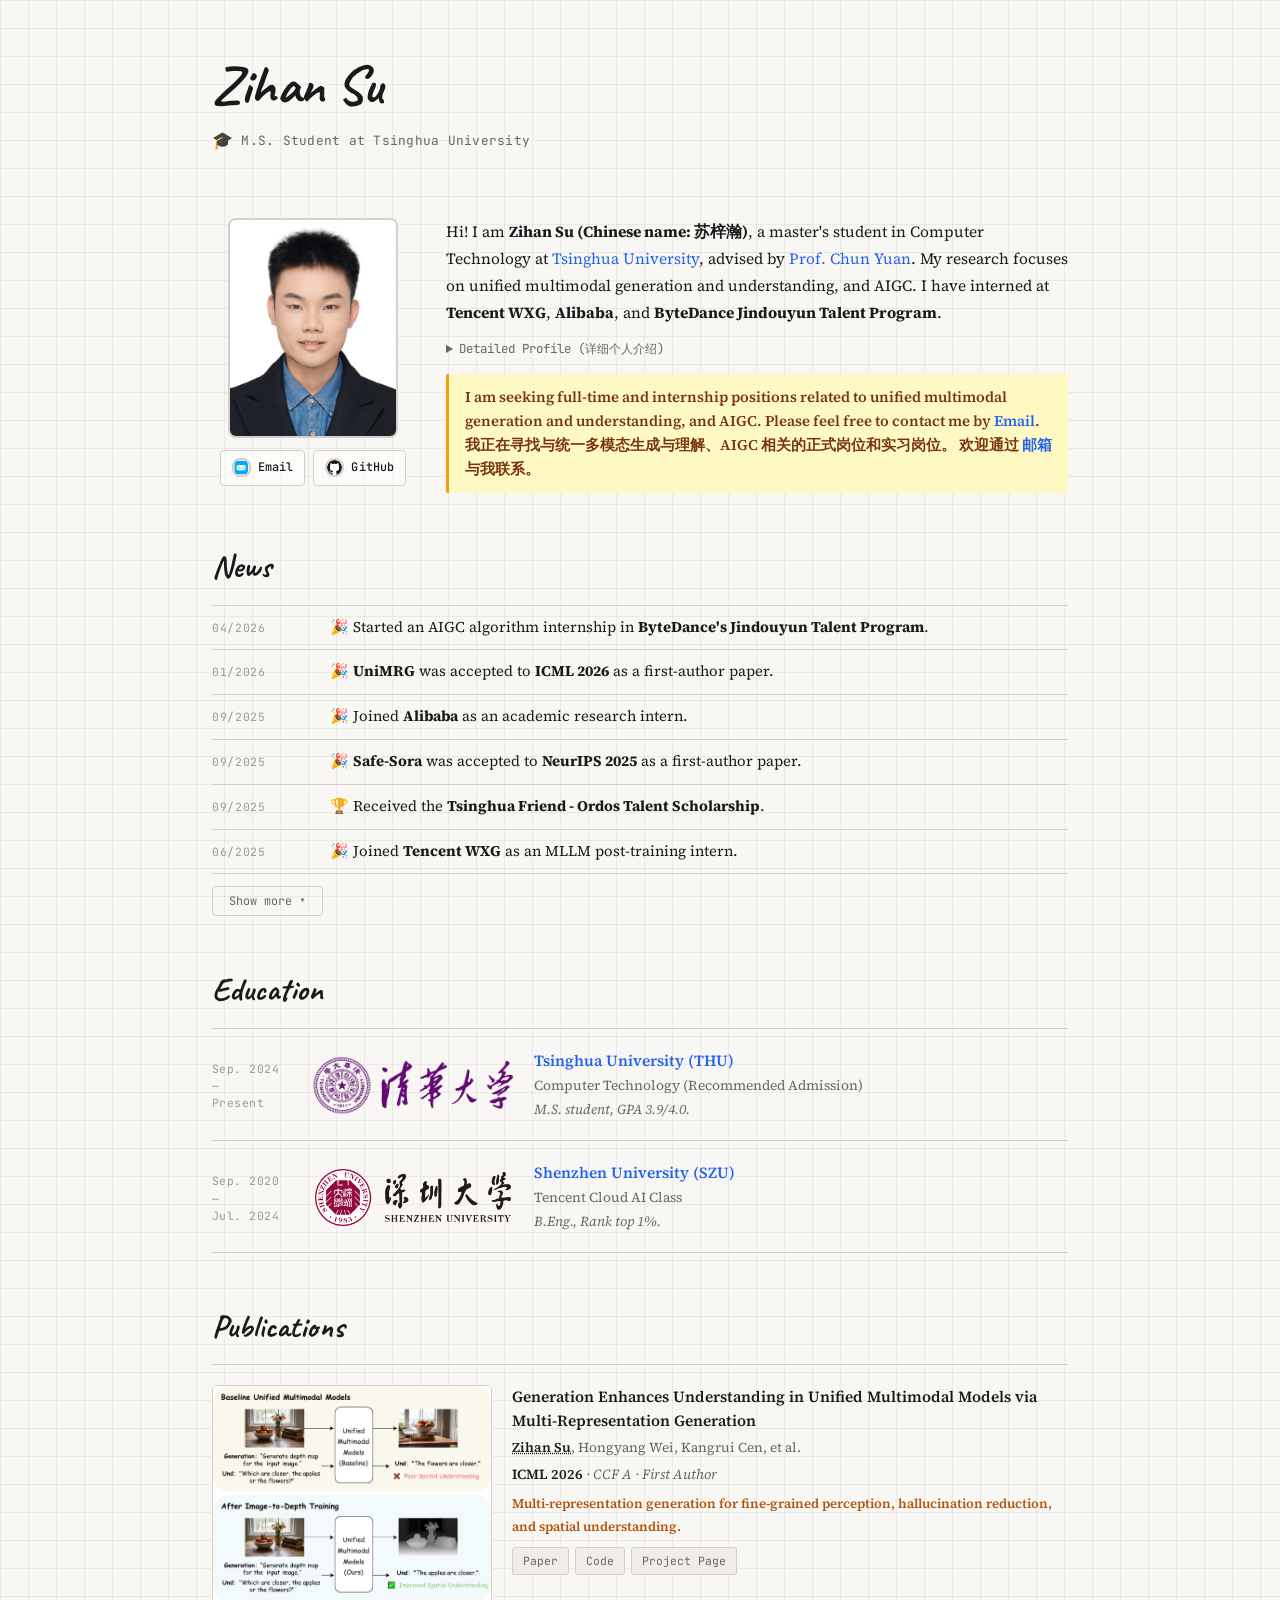
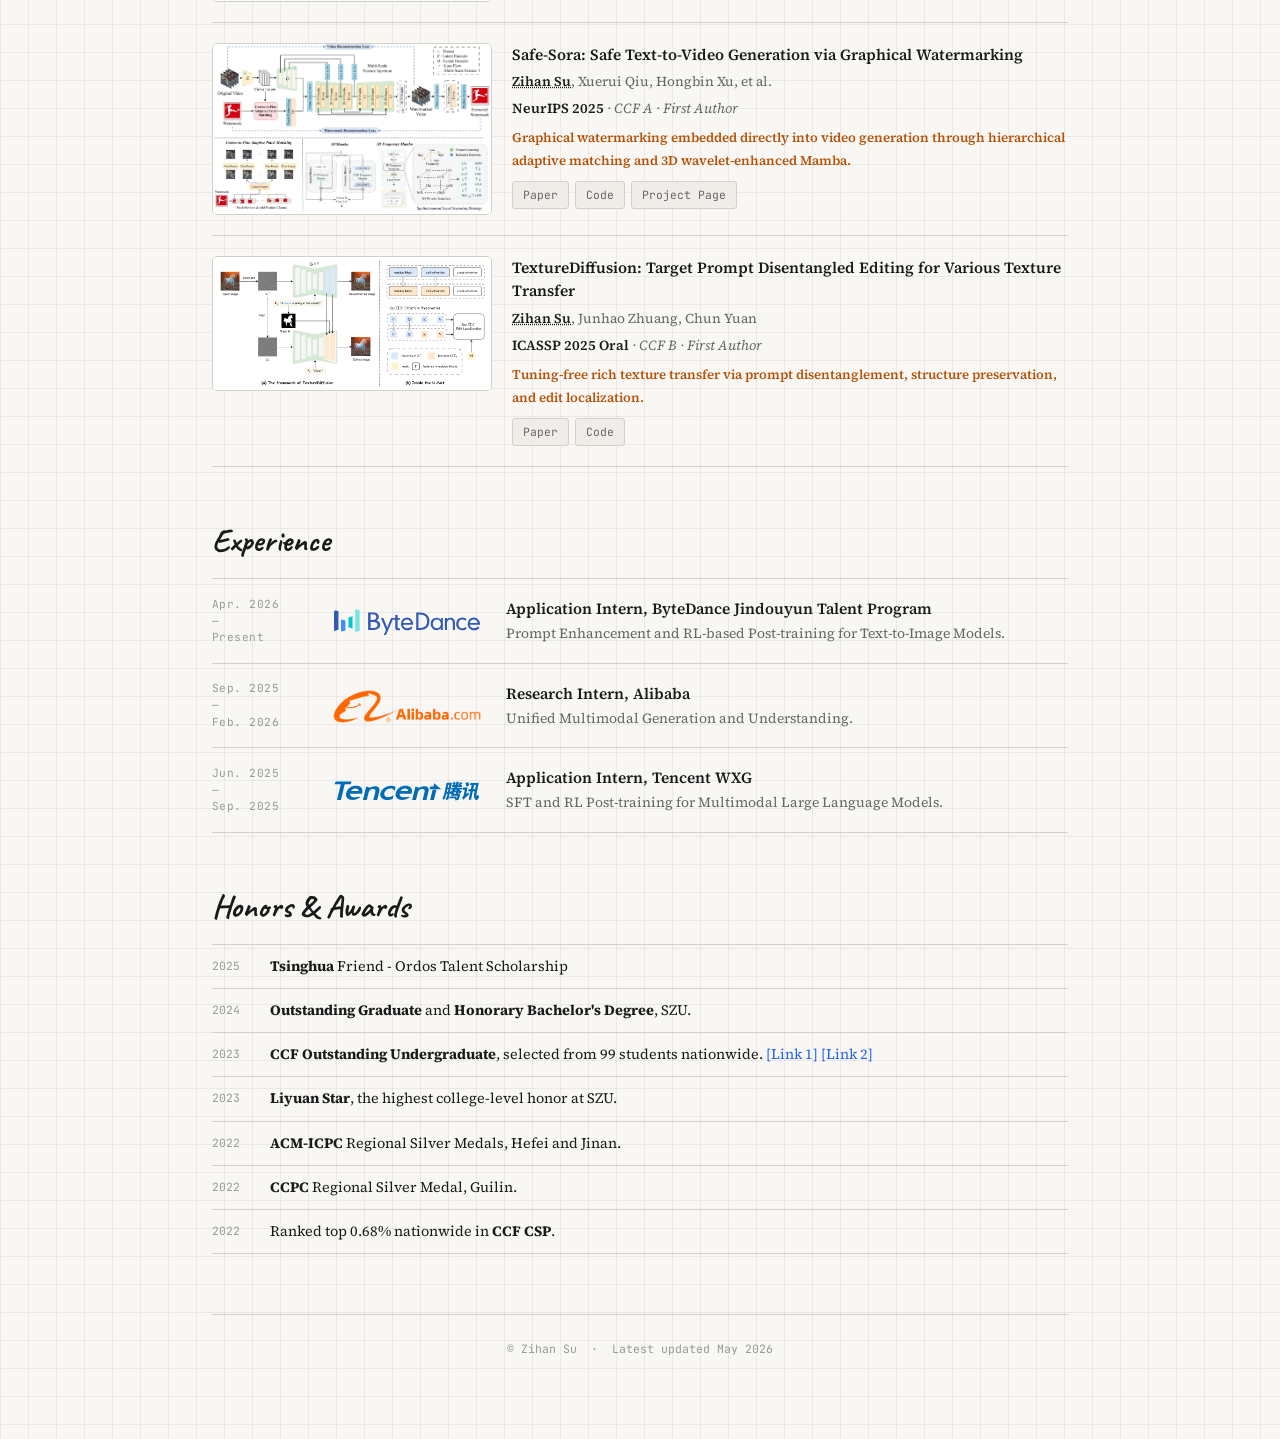
==== index.html @ 6a28e4d7 "更新实习内容" ====
<!DOCTYPE html>
<html lang="en">
<head>
  <meta charset="UTF-8" />
  <meta name="viewport" content="width=device-width, initial-scale=1.0" />
  <title>Zihan Su (苏梓瀚)</title>
  <meta name="keywords" content="Zihan Su, 苏梓瀚, Tsinghua University, Shenzhen University, unified multimodal models, multimodal generation, post-training, Safe-Sora, UniMRG, TextureDiffusion">
  <meta name="description" content="Personal academic homepage of Zihan Su, M.S. student at Tsinghua University, working on unified multimodal generation and understanding, safe generative models, and controllable image editing." />
  <link rel="stylesheet" href="style.css" />
</head>
<body>
<div class="container">

  <!-- ======================================================
       HEADER
  ====================================================== -->
  <header class="site-header">
    <h1>Zihan Su</h1>
    <p class="tagline">
      <span class="tagline-icon" aria-hidden="true">🎓</span>
      <span>M.S. Student at Tsinghua University</span>
    </p>
  </header>

  <hr class="unseen-section-divider" />

  <!-- ======================================================
       BIO
  ====================================================== -->
  <section class="bio-section" id="about">
    <div class="bio-avatar">
      <img src="assets/zihan-su-photo.jpg" alt="Zihan Su"
           onerror="this.style.display='none'; this.nextElementSibling.style.display='flex'" />
      <div class="avatar-placeholder" style="display:none;">ZS</div>
      <div class="social-links">
        <a class="social-btn" href="mailto:zh-su24@mails.tsinghua.edu.cn">
          <img src="assets/icons/social/email.png" alt="" aria-hidden="true" /> Email
        </a>
        <a class="social-btn" href="https://github.com/Sugewud" target="_blank" rel="noopener">
          <img class="round-icon" src="assets/icons/social/github_s.jpg" alt="" aria-hidden="true" /> GitHub
        </a>
      </div>
    </div>
    <div class="bio-text">
      <p>
        Hi! I am <strong>Zihan Su (Chinese name: 苏梓瀚)</strong>, a master's student in Computer Technology at
        <a href="https://www.tsinghua.edu.cn/en/" target="_blank" rel="noopener">Tsinghua University</a>, advised by
        <a href="https://scholar.google.com/citations?user=fYdxi2sAAAAJ&amp;hl=en" target="_blank" rel="noopener">Prof. Chun Yuan</a>.
        My research focuses on unified multimodal generation and understanding, and AIGC.
        I have interned at <strong>Tencent WXG</strong>, <strong>Alibaba</strong>, and <strong>ByteDance Jindouyun Talent Program</strong>.
      </p>

      <details class="profile-details">
        <summary>Detailed Profile (详细个人介绍)</summary>
        <div class="profile-details-body">
          <p>
            Hi! I am <strong>Zihan Su (Chinese name: 苏梓瀚)</strong>, a master's student in Computer Technology at
            <a href="https://www.tsinghua.edu.cn/en/" target="_blank" rel="noopener">Tsinghua University</a>, advised by
            <a href="https://scholar.google.com/citations?user=fYdxi2sAAAAJ&amp;hl=en" target="_blank" rel="noopener">Prof. Chun Yuan</a>.
            My research focuses on unified multimodal generation and understanding, and AIGC.
            I am interested in competitive programming and won several <strong>ACM-ICPC</strong> silver medals, and ranked top 0.68% nationwide in CCF CSP.
            I have first-author papers at <strong>ICML 2026</strong>, <strong>NeurIPS 2025</strong>, and <strong>ICASSP 2025 Oral</strong>.
            My internship experience spans AIGC deployment projects in ByteDance's Jindouyun Talent Program,
            unified multimodal generation and understanding at Alibaba, and MLLM post-training at Tencent WXG.
          </p>
          <br>
          <p>
            Hi！我是<strong>苏梓瀚 (English name: Zihan Su)</strong>，
            <a href="https://www.tsinghua.edu.cn/" target="_blank" rel="noopener">清华大学</a>计算机技术硕士研究生，导师是
            <a href="https://scholar.google.com/citations?user=fYdxi2sAAAAJ&amp;hl=en" target="_blank" rel="noopener">袁春教授</a>。
            我的研究方向包括统一多模态生成与理解、AIGC。
            我对程序设计竞赛感兴趣，曾获得多枚 <strong>ACM-ICPC</strong> 银牌，并在 CCF CSP 中排名全国前 0.68%。
            我以第一作者身份在 <strong>ICML 2026</strong>、<strong>NeurIPS 2025</strong> 和
            <strong>ICASSP 2025 Oral</strong> 发表论文。我的实习经历包括字节跳动筋斗云 AIGC 落地项目、
            阿里巴巴统一多模态生成与理解，以及腾讯 WXG 多模态大模型后训练。
          </p>
        </div>
      </details>

      <div class="highlight-box">
        I am seeking full-time and internship positions related to unified multimodal generation and understanding, and AIGC.
        Please feel free to contact me by
        <a href="mailto:zh-su24@mails.tsinghua.edu.cn">Email</a>.
        我正在寻找与统一多模态生成与理解、AIGC 相关的正式岗位和实习岗位。
        欢迎通过
        <a href="mailto:zh-su24@mails.tsinghua.edu.cn">邮箱</a>
        与我联系。
      </div>
    </div>
  </section>

  <hr class="unseen-section-divider" />

  <!-- ======================================================
       NEWS
  ====================================================== -->
  <section id="news">
    <h2 class="section-title">News</h2>

    <ul class="news-list" id="news-list">
      <li class="news-item">
        <span class="news-date">04/2026</span>
        <span class="news-content">🎉 Started an AIGC algorithm internship in <strong>ByteDance's Jindouyun Talent Program</strong>.</span>
      </li>
      <li class="news-item">
        <span class="news-date">01/2026</span>
        <span class="news-content">🎉 <strong>UniMRG</strong> was accepted to <strong>ICML 2026</strong> as a first-author paper.</span>
      </li>
      <li class="news-item">
        <span class="news-date">09/2025</span>
        <span class="news-content">🎉 Joined <strong>Alibaba</strong> as an academic research intern.</span>
      </li>
      <li class="news-item">
        <span class="news-date">09/2025</span>
        <span class="news-content">🎉 <strong>Safe-Sora</strong> was accepted to <strong>NeurIPS 2025</strong> as a first-author paper.</span>
      </li>
      <li class="news-item">
        <span class="news-date">09/2025</span>
        <span class="news-content">🏆 Received the <strong>Tsinghua Friend - Ordos Talent Scholarship</strong>.</span>
      </li>
      <li class="news-item">
        <span class="news-date">06/2025</span>
        <span class="news-content">🎉 Joined <strong>Tencent WXG</strong> as an MLLM post-training intern.</span>
      </li>
      <li class="news-item news-hidden">
        <span class="news-date">01/2025</span>
        <span class="news-content">🎉 <strong>TextureDiffusion</strong> was accepted as an <strong>ICASSP 2025 Oral</strong> paper.</span>
      </li>
      <li class="news-item news-hidden">
        <span class="news-date">09/2024</span>
        <span class="news-content">🎓 Began my master's journey at <strong>Tsinghua University</strong>.</span>
      </li>
      <li class="news-item news-hidden">
        <span class="news-date">08/2023</span>
        <span class="news-content">🏆 Selected as a <strong>CCF Outstanding Undergraduate</strong>, one of 99 students nationwide.</span>
      </li>
    </ul>
    <button class="news-toggle" id="news-toggle-btn" onclick="toggleNews()">Show more ▾</button>
  </section>

  <hr class="unseen-section-divider" />

  <!-- ======================================================
       EDUCATION
  ====================================================== -->
  <section id="education">
    <h2 class="section-title">Education</h2>
    <ul class="edu-list">
      <li class="edu-item">
        <div class="edu-years">Sep. 2024<br/>—<br/>Present</div>
        <img class="edu-logo edu-logo-wide" src="assets/logos/tsinghua-transparent.png" alt="Tsinghua University"
             onerror="this.style.display='none'" />
        <div class="edu-content">
          <div class="school">
            <a href="https://www.tsinghua.edu.cn/en/" target="_blank" rel="noopener">Tsinghua University (THU)</a>
          </div>
          <div class="dept">Computer Technology (Recommended Admission)</div>
          <div class="degree">M.S. student, GPA 3.9/4.0.</div>
        </div>
      </li>
      <li class="edu-item">
        <div class="edu-years">Sep. 2020<br/>—<br/>Jul. 2024</div>
        <img class="edu-logo" src="assets/logos/szu.png" alt="Shenzhen University"
             onerror="this.style.display='none'" />
        <div class="edu-content">
          <div class="school">
            <a href="https://www.szu.edu.cn/" target="_blank" rel="noopener">Shenzhen University (SZU)</a>
          </div>
          <div class="dept">Tencent Cloud AI Class</div>
          <div class="degree">B.Eng., Rank top 1%.</div>
        </div>
      </li>
    </ul>
  </section>

  <hr class="unseen-section-divider" />

  <!-- ======================================================
       PUBLICATIONS
  ====================================================== -->
  <section id="publications">
    <h2 class="section-title">Publications</h2>

    <ul class="pub-list">
      <li class="pub-item">
        <div class="pub-thumb">
          <img src="assets/figures/pub-01-motivation.webp" alt="UniMRG"
               onerror="this.outerHTML='<div class=pub-thumb-placeholder>UniMRG</div>'" />
        </div>
        <div class="pub-body">
          <div class="pub-title">Generation Enhances Understanding in Unified Multimodal Models via Multi-Representation Generation</div>
          <div class="pub-authors"><span class="self">Zihan Su</span>, Hongyang Wei, Kangrui Cen, et al.</div>
          <div class="pub-venue"><span class="venue-name">ICML 2026</span> · CCF A · First Author</div>
          <div class="pub-award">Multi-representation generation for fine-grained perception, hallucination reduction, and spatial understanding.</div>
          <div class="pub-links">
            <a class="pub-link" href="https://arxiv.org/abs/2601.21406" target="_blank" rel="noopener">Paper</a>
            <a class="pub-link" href="https://github.com/Sugewud/UniMRG" target="_blank" rel="noopener">Code</a>
            <a class="pub-link" href="https://sugewud.github.io/UniMRG-Project/" target="_blank" rel="noopener">Project Page</a>
          </div>
        </div>
      </li>

      <li class="pub-item">
        <div class="pub-thumb">
          <img src="assets/figures/pub-02-pipeline.webp" alt="Safe-Sora"
               onerror="this.outerHTML='<div class=pub-thumb-placeholder>Safe-Sora</div>'" />
        </div>
        <div class="pub-body">
          <div class="pub-title">Safe-Sora: Safe Text-to-Video Generation via Graphical Watermarking</div>
          <div class="pub-authors"><span class="self">Zihan Su</span>, Xuerui Qiu, Hongbin Xu, et al.</div>
          <div class="pub-venue"><span class="venue-name">NeurIPS 2025</span> · CCF A · First Author</div>
          <div class="pub-award">Graphical watermarking embedded directly into video generation through hierarchical adaptive matching and 3D wavelet-enhanced Mamba.</div>
          <div class="pub-links">
            <a class="pub-link" href="https://arxiv.org/abs/2505.12667" target="_blank" rel="noopener">Paper</a>
            <a class="pub-link" href="https://github.com/Sugewud/Safe-Sora" target="_blank" rel="noopener">Code</a>
            <a class="pub-link" href="https://sugewud.github.io/Safe-Sora-project/" target="_blank" rel="noopener">Project Page</a>
          </div>
        </div>
      </li>

      <li class="pub-item">
        <div class="pub-thumb">
          <img src="assets/figures/pub-03-pipeline.webp" alt="TextureDiffusion"
               onerror="this.outerHTML='<div class=pub-thumb-placeholder>TextureDiffusion</div>'" />
        </div>
        <div class="pub-body">
          <div class="pub-title">TextureDiffusion: Target Prompt Disentangled Editing for Various Texture Transfer</div>
          <div class="pub-authors"><span class="self">Zihan Su</span>, Junhao Zhuang, Chun Yuan</div>
          <div class="pub-venue"><span class="venue-name">ICASSP 2025 Oral</span> · CCF B · First Author</div>
          <div class="pub-award">Tuning-free rich texture transfer via prompt disentanglement, structure preservation, and edit localization.</div>
          <div class="pub-links">
            <a class="pub-link" href="https://arxiv.org/abs/2409.09610" target="_blank" rel="noopener">Paper</a>
            <a class="pub-link" href="https://github.com/THU-CVML/TextureDiffusion" target="_blank" rel="noopener">Code</a>
          </div>
        </div>
      </li>
    </ul>
  </section>

  <hr class="unseen-section-divider" />

  <!-- ======================================================
       RESEARCH EXPERIENCE
  ====================================================== -->
  <section id="experience">
    <h2 class="section-title">Experience</h2>
    <ul class="exp-list">
      <li class="exp-item">
        <div class="exp-period">Apr. 2026<br/>—<br/>Present</div>
        <img class="exp-logo" src="assets/logos/bytedance.svg" alt="ByteDance"
             onerror="this.style.display='none'" />
        <div class="exp-content">
          <div class="org">Application Intern, ByteDance Jindouyun Talent Program</div>
          <div class="role">Prompt Enhancement and RL-based Post-training for Text-to-Image Models.</div>
        </div>
      </li>
      <li class="exp-item">
        <div class="exp-period">Sep. 2025<br/>—<br/>Feb. 2026</div>
        <img class="exp-logo exp-logo-large" src="assets/logos/alibaba-trimmed.png" alt="Alibaba"
             onerror="this.style.display='none'" />
        <div class="exp-content">
          <div class="org">Research Intern, Alibaba</div>
          <div class="role">Unified Multimodal Generation and Understanding.</div>
        </div>
      </li>
      <li class="exp-item">
        <div class="exp-period">Jun. 2025<br/>—<br/>Sep. 2025</div>
        <img class="exp-logo" src="assets/logos/tencent-wxg.svg" alt="Tencent WXG"
             onerror="this.style.display='none'" />
        <div class="exp-content">
          <div class="org">Application Intern, Tencent WXG</div>
          <div class="role">SFT and RL Post-training for Multimodal Large Language Models.</div>
        </div>
      </li>
    </ul>
  </section>

  <hr class="unseen-section-divider" />

  <!-- ======================================================
       HONORS & AWARDS
  ====================================================== -->
  <section id="honors">
    <h2 class="section-title">Honors &amp; Awards</h2>

    <ul class="honors-other" id="honors-other-list">
      <li><span class="h-year">2025</span><span><strong>Tsinghua</strong> Friend - Ordos Talent Scholarship</span></li>
      <li><span class="h-year">2024</span><span><strong>Outstanding Graduate</strong> and <strong>Honorary Bachelor's Degree</strong>, SZU.</span></li>
      <li><span class="h-year">2023</span><span><strong>CCF Outstanding Undergraduate</strong>, selected from 99 students nationwide. <a href="https://www.ccf.org.cn/Awards/Awards/2023-08-26/794973.shtml" target="_blank" rel="noopener">[Link 1]</a> <a href="https://www.ccf.org.cn/Focus/2023-11-01/796794.shtml" target="_blank" rel="noopener">[Link 2]</a></span></li>
      <li><span class="h-year">2023</span><span><strong>Liyuan Star</strong>, the highest college-level honor at SZU.</span></li>
      <li><span class="h-year">2022</span><span><strong>ACM-ICPC</strong> Regional Silver Medals, Hefei and Jinan.</span></li>
      <li><span class="h-year">2022</span><span><strong>CCPC</strong> Regional Silver Medal, Guilin.</span></li>
      <li><span class="h-year">2022</span><span>Ranked top 0.68% nationwide in <strong>CCF CSP</strong>.</span></li>
    </ul>
  </section>

  <!-- ======================================================
       FOOTER
  ====================================================== -->
  <footer class="site-footer">
    <p>© Zihan Su &nbsp;·&nbsp; Latest updated May 2026</p>
  </footer>

</div>

  <script>
    function toggleNews() {
      const hiddenItems = document.querySelectorAll('.news-hidden');
      const btn = document.getElementById('news-toggle-btn');
      const isHidden = hiddenItems[0] && getComputedStyle(hiddenItems[0]).display === 'none';
      hiddenItems.forEach(item => { item.style.display = isHidden ? 'grid' : 'none'; });
      btn.textContent = isHidden ? 'Show less ▴' : 'Show more ▾';
    }

    const lightbox = document.createElement('div');
    lightbox.className = 'image-lightbox';
    lightbox.innerHTML = `
      <button class="image-lightbox-close" type="button" aria-label="Close enlarged image">×</button>
      <img alt="" />
    `;
    document.body.appendChild(lightbox);

    const lightboxImg = lightbox.querySelector('img');
    const lightboxClose = lightbox.querySelector('.image-lightbox-close');

    function closeLightbox() {
      lightbox.classList.remove('is-open');
      lightboxImg.removeAttribute('src');
      lightboxImg.removeAttribute('alt');
    }

    document.querySelectorAll('.pub-thumb img').forEach(img => {
      img.setAttribute('tabindex', '0');
      img.setAttribute('role', 'button');
      img.setAttribute('aria-label', `Enlarge ${img.alt || 'publication image'}`);

      function openLightbox() {
        lightboxImg.src = img.currentSrc || img.src;
        lightboxImg.alt = img.alt || 'Publication image';
        lightbox.classList.add('is-open');
      }

      img.addEventListener('click', openLightbox);
      img.addEventListener('keydown', event => {
        if (event.key === 'Enter' || event.key === ' ') {
          event.preventDefault();
          openLightbox();
        }
      });
    });

    lightbox.addEventListener('click', event => {
      if (event.target === lightbox) closeLightbox();
    });
    lightboxClose.addEventListener('click', closeLightbox);
    document.addEventListener('keydown', event => {
      if (event.key === 'Escape' && lightbox.classList.contains('is-open')) closeLightbox();
    });
  </script>
</body>
</html>
---- style.css ----
/* ============================================================
   Zihan Su Academic Homepage
   Template direction: compact handwritten academic profile
   ============================================================ */

@import url('https://fonts.googleapis.com/css2?family=Caveat:wght@400;600;700&family=Source+Serif+4:ital,opsz,wght@0,8..60,300;0,8..60,400;0,8..60,600;1,8..60,300;1,8..60,400&family=JetBrains+Mono:wght@400;500&display=swap');

:root {
  --bg: #f8f7f4;
  --grid-color: rgba(0, 0, 0, .055);
  --text: #1a1a1a;
  --text-muted: #666;
  --text-light: #999;
  --accent: #2563eb;
  --accent-hover: #1d4ed8;
  --highlight-bg: #fef9c3;
  --highlight-border: #f59e0b;
  --border: #d4d0c8;
  --tag-bg: #f0ede8;
  --tag-border: #d4d0c8;
  --award-color: #b45309;
  --max-width: 920px;
  --font-serif: 'Source Serif 4', Georgia, 'Songti SC', 'Noto Serif CJK SC', serif;
  --font-hand: 'Caveat', cursive;
  --font-mono: 'JetBrains Mono', 'Courier New', monospace;
}

*, *::before, *::after {
  box-sizing: border-box;
  margin: 0;
  padding: 0;
}

html {
  scroll-behavior: smooth;
}

body {
  min-height: 100vh;
  color: var(--text);
  background-color: var(--bg);
  background-image:
    linear-gradient(var(--grid-color) 1px, transparent 1px),
    linear-gradient(90deg, var(--grid-color) 1px, transparent 1px);
  background-size: 28px 28px;
  font-family: var(--font-serif);
  font-size: 16px;
  line-height: 1.75;
}

a {
  color: var(--accent);
  text-decoration: none;
  transition: color .15s;
}

a:hover {
  color: var(--accent-hover);
  text-decoration: underline;
}

a:focus-visible,
button:focus-visible {
  outline: 2px solid var(--accent);
  outline-offset: 3px;
}

.container {
  max-width: var(--max-width);
  margin: 0 auto;
  padding: 56px 32px 80px;
}

.site-header {
  margin-bottom: 36px;
}

.header-top {
  display: flex;
  align-items: flex-start;
  justify-content: space-between;
  gap: 16px;
}

.site-header h1 {
  margin-bottom: 10px;
  font-family: var(--font-hand);
  font-size: 3.4rem;
  font-weight: 700;
  letter-spacing: -.5px;
  line-height: 1.1;
}

.lang-toggle {
  min-width: 58px;
  margin-top: 6px;
  padding: 5px 10px;
  border: 1.5px solid var(--border);
  border-radius: 4px;
  background: rgba(255, 255, 255, .6);
  color: var(--text);
  cursor: pointer;
  font-family: var(--font-mono);
  font-size: .72rem;
  font-weight: 500;
  transition: border-color .15s, background .15s, color .15s;
}

.lang-toggle:hover {
  border-color: var(--accent);
  background: rgba(255, 255, 255, .9);
  color: var(--accent);
}

.site-header .tagline {
  display: inline-flex;
  align-items: center;
  gap: 8px;
  color: var(--text-muted);
  font-family: var(--font-mono);
  font-size: .8rem;
  letter-spacing: .02em;
  line-height: 1.8;
}

.site-header .tagline-icon {
  flex: 0 0 auto;
  color: var(--text);
  font-family: "Apple Color Emoji", "Segoe UI Emoji", "Noto Color Emoji", sans-serif;
  font-size: 1.05rem;
  line-height: 1;
}

hr.section-divider {
  border: none;
  border-top: 1px solid var(--border);
  margin: 28px 0;
}

hr.unseen-section-divider {
  border: none;
  margin: 28px 0;
}

.bio-section {
  display: flex;
  gap: 32px;
  align-items: flex-start;
  margin-bottom: 24px;
}

.bio-avatar {
  width: 202px;
  flex-shrink: 0;
}

.bio-avatar img {
  display: block;
  width: 170px;
  height: 220px;
  margin: 0 auto;
  border: 2px solid var(--border);
  border-radius: 8px;
  object-fit: cover;
  object-position: center top;
  background: rgba(255, 255, 255, .6);
}

.avatar-placeholder {
  width: 170px;
  height: 220px;
  margin: 0 auto;
  display: flex;
  align-items: center;
  justify-content: center;
  border: 2px solid var(--border);
  border-radius: 8px;
  background: var(--tag-bg);
  color: var(--text-muted);
  font-family: var(--font-hand);
  font-size: 2rem;
}

.bio-text p {
  margin-bottom: 12px;
  font-size: .97rem;
}

.bio-text p:last-child {
  margin-bottom: 0;
}

.profile-details {
  margin: 10px 0 12px;
}

.profile-details summary {
  color: var(--text-muted);
  cursor: pointer;
  font-family: var(--font-mono);
  font-size: .78rem;
  user-select: none;
}

.profile-details summary:hover {
  color: var(--accent);
}

.profile-details-body {
  margin-top: 10px;
  color: var(--text-muted);
  font-size: .93rem;
  line-height: 1.75;
}

.profile-details-body p {
  font-size: inherit;
}

.profile-details-body p:empty {
  display: none;
}

.highlight-box {
  margin-top: 14px;
  padding: 12px 16px;
  border-left: 3.5px solid var(--highlight-border);
  border-radius: 2px;
  background: var(--highlight-bg);
  color: #78350f;
  font-size: .93rem;
  font-weight: 600;
  line-height: 1.6;
}

.social-links {
  display: flex;
  flex-wrap: wrap;
  justify-content: center;
  gap: 8px;
  margin: 12px 0 0;
}

.social-btn {
  display: inline-flex;
  align-items: center;
  gap: 7px;
  min-height: 36px;
  padding: 6px 11px;
  border: 1.5px solid var(--border);
  border-radius: 4px;
  background: rgba(255, 255, 255, .6);
  color: var(--text);
  font-family: var(--font-mono);
  font-size: .74rem;
  font-weight: 500;
  letter-spacing: .01em;
  text-decoration: none;
  transition: border-color .15s, background .15s, color .15s;
}

a.social-btn:hover {
  border-color: var(--accent);
  background: rgba(255, 255, 255, .9);
  color: var(--accent);
  text-decoration: none;
}

.social-btn img {
  width: 19px;
  height: 19px;
  display: block;
  flex: 0 0 auto;
  object-fit: contain;
}

.social-btn img.round-icon {
  border-radius: 50%;
}

.section-title {
  margin-bottom: 20px;
  color: var(--text);
  font-family: var(--font-hand);
  font-size: 2rem;
  font-weight: 700;
  line-height: 1.1;
}

.news-list,
.edu-list,
.exp-list,
.pub-list,
.honors-other {
  list-style: none;
}

.news-item {
  display: grid;
  grid-template-columns: 100px 1fr;
  gap: 0 18px;
  padding: 10px 0;
  border-bottom: 1px solid var(--border);
  font-size: .93rem;
}

.news-item:first-child {
  border-top: 1px solid var(--border);
}

.news-date {
  padding-top: 2px;
  color: var(--text-light);
  font-family: var(--font-mono);
  font-size: .71rem;
  letter-spacing: .06em;
  text-transform: uppercase;
}

.news-content {
  color: var(--text);
  font-weight: 400;
  line-height: 1.6;
}

.news-content strong {
  font-weight: 700;
}

.news-hidden {
  display: none;
}

.news-toggle {
  margin-top: 12px;
  padding: 6px 16px;
  border: 1.5px solid var(--border);
  border-radius: 4px;
  background: none;
  color: var(--text-muted);
  cursor: pointer;
  font-family: var(--font-mono);
  font-size: .74rem;
  transition: border-color .15s, color .15s;
}

.news-toggle:hover {
  border-color: var(--accent);
  color: var(--accent);
}

.edu-item {
  display: grid;
  grid-template-columns: 80px 25% 1fr;
  gap: 0 14px;
  align-items: center;
  padding: 18px 0;
  border-bottom: 1px solid var(--border);
}

.edu-item:first-child {
  border-top: 1px solid var(--border);
}

.edu-years {
  padding-top: 3px;
  color: var(--text-light);
  font-family: var(--font-mono);
  font-size: .71rem;
  letter-spacing: .04em;
  line-height: 1.5;
}

.edu-logo {
  width: 92%;
  max-height: 82px;
  display: block;
  justify-self: center;
  margin-top: 2px;
  border-radius: 4px;
  object-fit: contain;
}

.edu-logo-wide {
  width: 96%;
  max-height: 66px;
}

.edu-content .school {
  font-size: .97rem;
  font-weight: 600;
}

.edu-content .dept {
  color: var(--text-muted);
  font-size: .86rem;
}

.edu-content .degree {
  color: var(--text-muted);
  font-size: .86rem;
  font-style: italic;
}

.exp-item {
  display: grid;
  grid-template-columns: 96px 170px 1fr;
  gap: 0 14px;
  align-items: center;
  padding: 16px 0;
  border-bottom: 1px solid var(--border);
}

.exp-item:first-child {
  border-top: 1px solid var(--border);
}

.exp-period {
  color: var(--text-light);
  font-family: var(--font-mono);
  font-size: .7rem;
  letter-spacing: .04em;
  line-height: 1.5;
}

.exp-logo {
  width: 86%;
  max-height: 72px;
  display: block;
  justify-self: center;
  margin-top: 2px;
  border-radius: 4px;
  object-fit: contain;
}

.exp-logo-large {
  width: 88%;
  max-height: 64px;
}

.exp-content .org {
  font-size: .97rem;
  font-weight: 600;
}

.exp-content .role {
  color: var(--text-muted);
  font-size: .87rem;
}

.pub-item {
  display: flex;
  gap: 20px;
  align-items: flex-start;
  padding: 20px 0;
  border-bottom: 1px solid var(--border);
}

.pub-item:first-child {
  border-top: 1px solid var(--border);
}

.pub-thumb {
  width: 280px;
  flex-shrink: 0;
}

.pub-thumb img {
  width: 280px;
  height: auto;
  display: block;
  border: 1px solid var(--border);
  border-radius: 5px;
  background: rgba(255, 255, 255, .52);
  cursor: zoom-in;
  transition: transform .3s ease;
}

.pub-thumb img:hover {
  transform: scale(1.03);
}

.image-lightbox {
  position: fixed;
  inset: 0;
  z-index: 1000;
  display: none;
  align-items: center;
  justify-content: center;
  padding: 32px;
  background: rgba(20, 18, 14, .78);
}

.image-lightbox.is-open {
  display: flex;
}

.image-lightbox img {
  max-width: min(1120px, 94vw);
  max-height: 88vh;
  border: 1px solid rgba(255, 255, 255, .32);
  border-radius: 6px;
  background: #fff;
  box-shadow: 0 22px 70px rgba(0, 0, 0, .4);
  object-fit: contain;
}

.image-lightbox-close {
  position: fixed;
  top: 18px;
  right: 20px;
  width: 38px;
  height: 38px;
  border: 1px solid rgba(255, 255, 255, .38);
  border-radius: 50%;
  background: rgba(255, 255, 255, .12);
  color: #fff;
  cursor: pointer;
  font-family: var(--font-mono);
  font-size: 1.25rem;
  line-height: 1;
}

.image-lightbox-close:hover {
  background: rgba(255, 255, 255, .22);
}

.pub-thumb-placeholder {
  width: 280px;
  height: 112px;
  display: flex;
  align-items: center;
  justify-content: center;
  padding: 8px;
  border: 1px solid var(--border);
  border-radius: 5px;
  background: var(--tag-bg);
  color: var(--text-light);
  font-family: var(--font-mono);
  font-size: .65rem;
  text-align: center;
}

.pub-body {
  min-width: 0;
  display: flex;
  flex: 1;
  flex-direction: column;
  gap: 5px;
}

.pub-title {
  color: var(--text);
  font-size: .97rem;
  font-weight: 600;
  line-height: 1.5;
}

.pub-authors {
  color: var(--text-muted);
  font-size: .85rem;
  line-height: 1.55;
}

.pub-authors .self {
  color: var(--text);
  font-weight: 600;
  text-decoration: underline;
  text-decoration-style: dotted;
}

.pub-venue {
  color: var(--text-muted);
  font-size: .87rem;
  font-style: italic;
}

.pub-venue .venue-name {
  color: var(--text);
  font-style: normal;
  font-weight: 600;
}

.pub-award {
  color: var(--award-color);
  font-size: .82rem;
  font-weight: 600;
}

.pub-links {
  display: flex;
  flex-wrap: wrap;
  gap: 6px;
  margin-top: 4px;
}

.pub-link {
  padding: 3px 10px;
  border: 1px solid var(--tag-border);
  border-radius: 3px;
  background: var(--tag-bg);
  color: var(--text-muted);
  font-family: var(--font-mono);
  font-size: .71rem;
  text-decoration: none;
  transition: border-color .15s, color .15s;
}

.pub-link:hover {
  border-color: var(--accent);
  color: var(--accent);
  text-decoration: none;
}

.honors-other li {
  display: flex;
  gap: 14px;
  padding: 9px 0;
  border-bottom: 1px solid var(--border);
  font-size: .9rem;
}

.honors-other li:first-child {
  border-top: 1px solid var(--border);
}

.honors-other .h-year {
  width: 44px;
  flex-shrink: 0;
  padding-top: 2px;
  color: var(--text-light);
  font-family: var(--font-mono);
  font-size: .71rem;
}

.site-footer {
  margin-top: 60px;
  padding-top: 24px;
  border-top: 1px solid var(--border);
  color: var(--text-light);
  font-family: var(--font-mono);
  font-size: .72rem;
  text-align: center;
}

@media (max-width: 700px) {
  .container {
    padding: 36px 18px 60px;
  }

  .site-header h1 {
    font-size: 2.6rem;
  }

  .site-header .tagline {
    align-items: flex-start;
    max-width: 100%;
  }

  .bio-section {
    flex-direction: column;
    align-items: center;
    text-align: center;
  }

  .bio-avatar img,
  .avatar-placeholder {
    width: 164px;
    height: 212px;
  }

  .bio-avatar {
    width: 202px;
  }

  .social-links {
    justify-content: center;
  }

  .news-item {
    grid-template-columns: 1fr;
    gap: 3px;
    padding: 14px 0;
  }

  .edu-item,
  .exp-item {
    grid-template-columns: 64px 1fr;
  }

  .edu-logo,
  .exp-logo {
    display: none;
  }

  .pub-item {
    flex-direction: column;
  }

  .pub-thumb,
  .pub-thumb img {
    width: 100%;
  }
}

@media (max-width: 400px) {
  .social-btn {
    width: 100%;
    justify-content: center;
  }
}
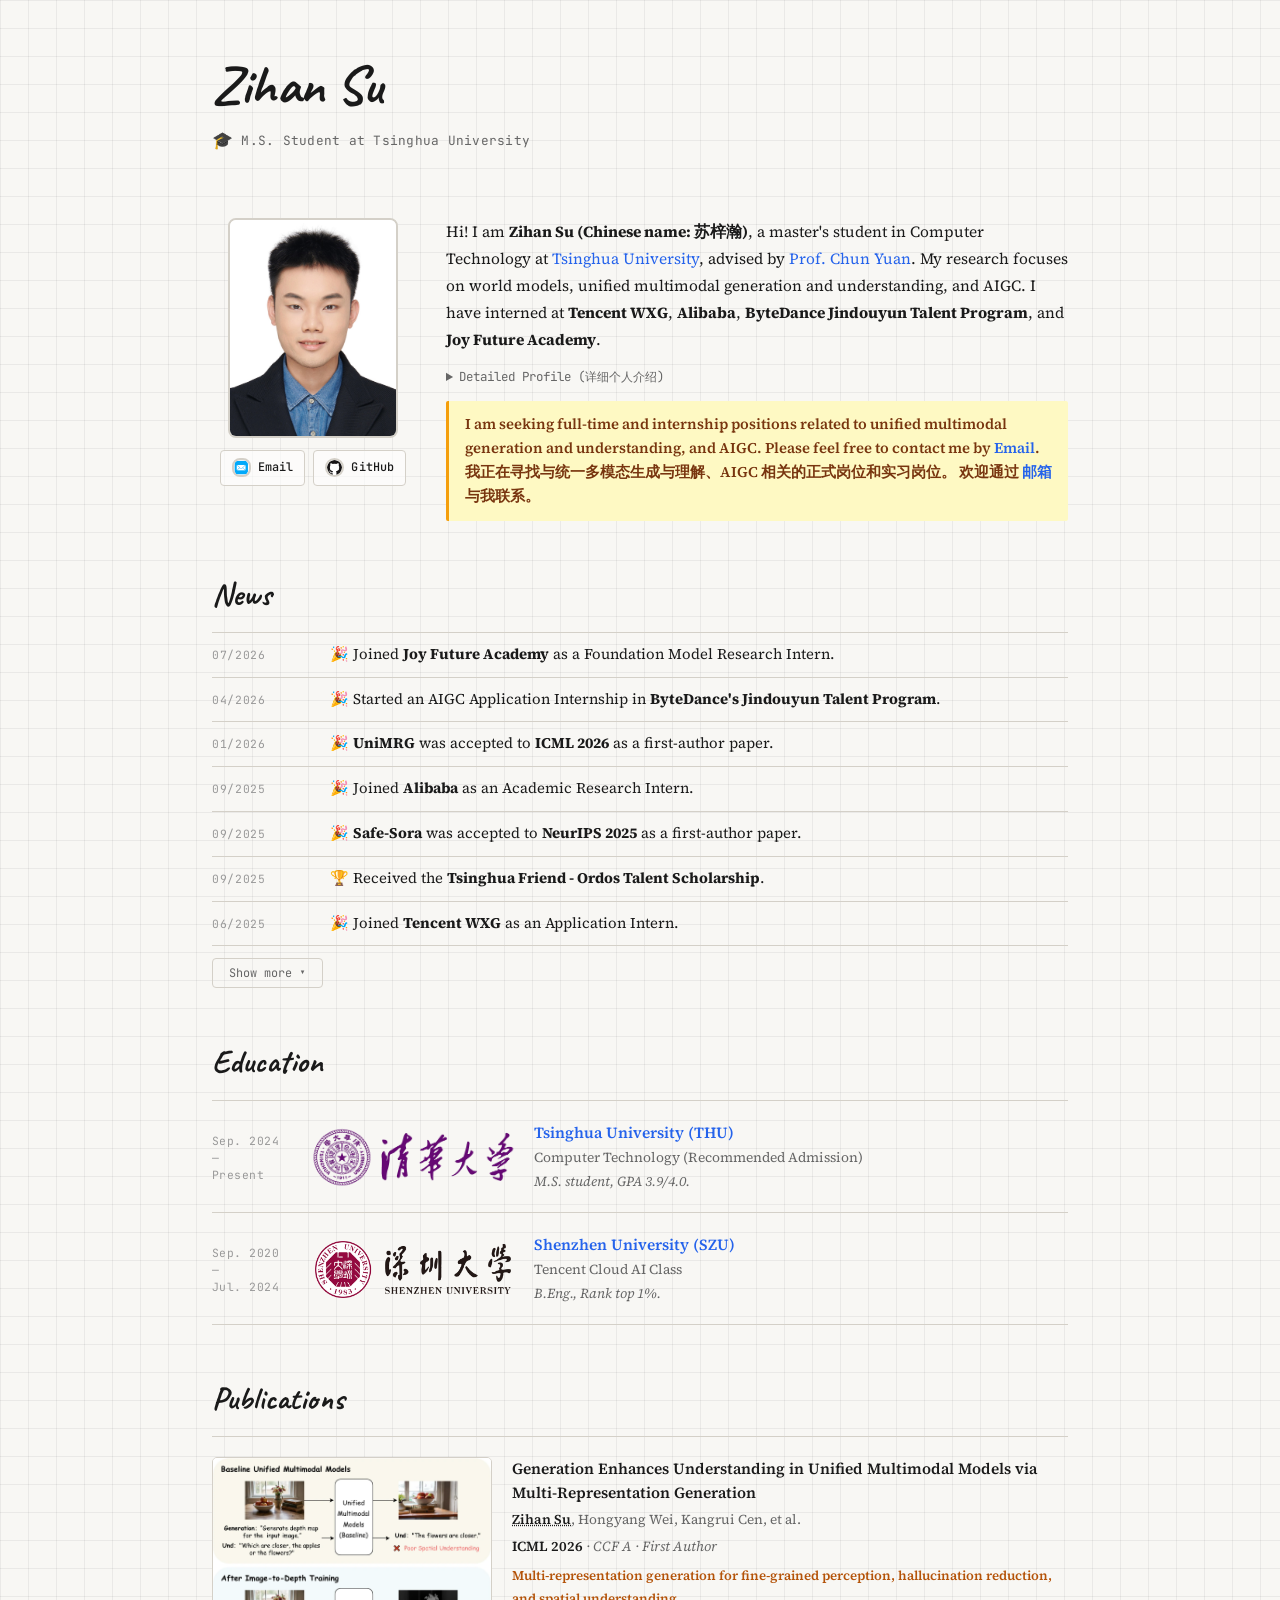
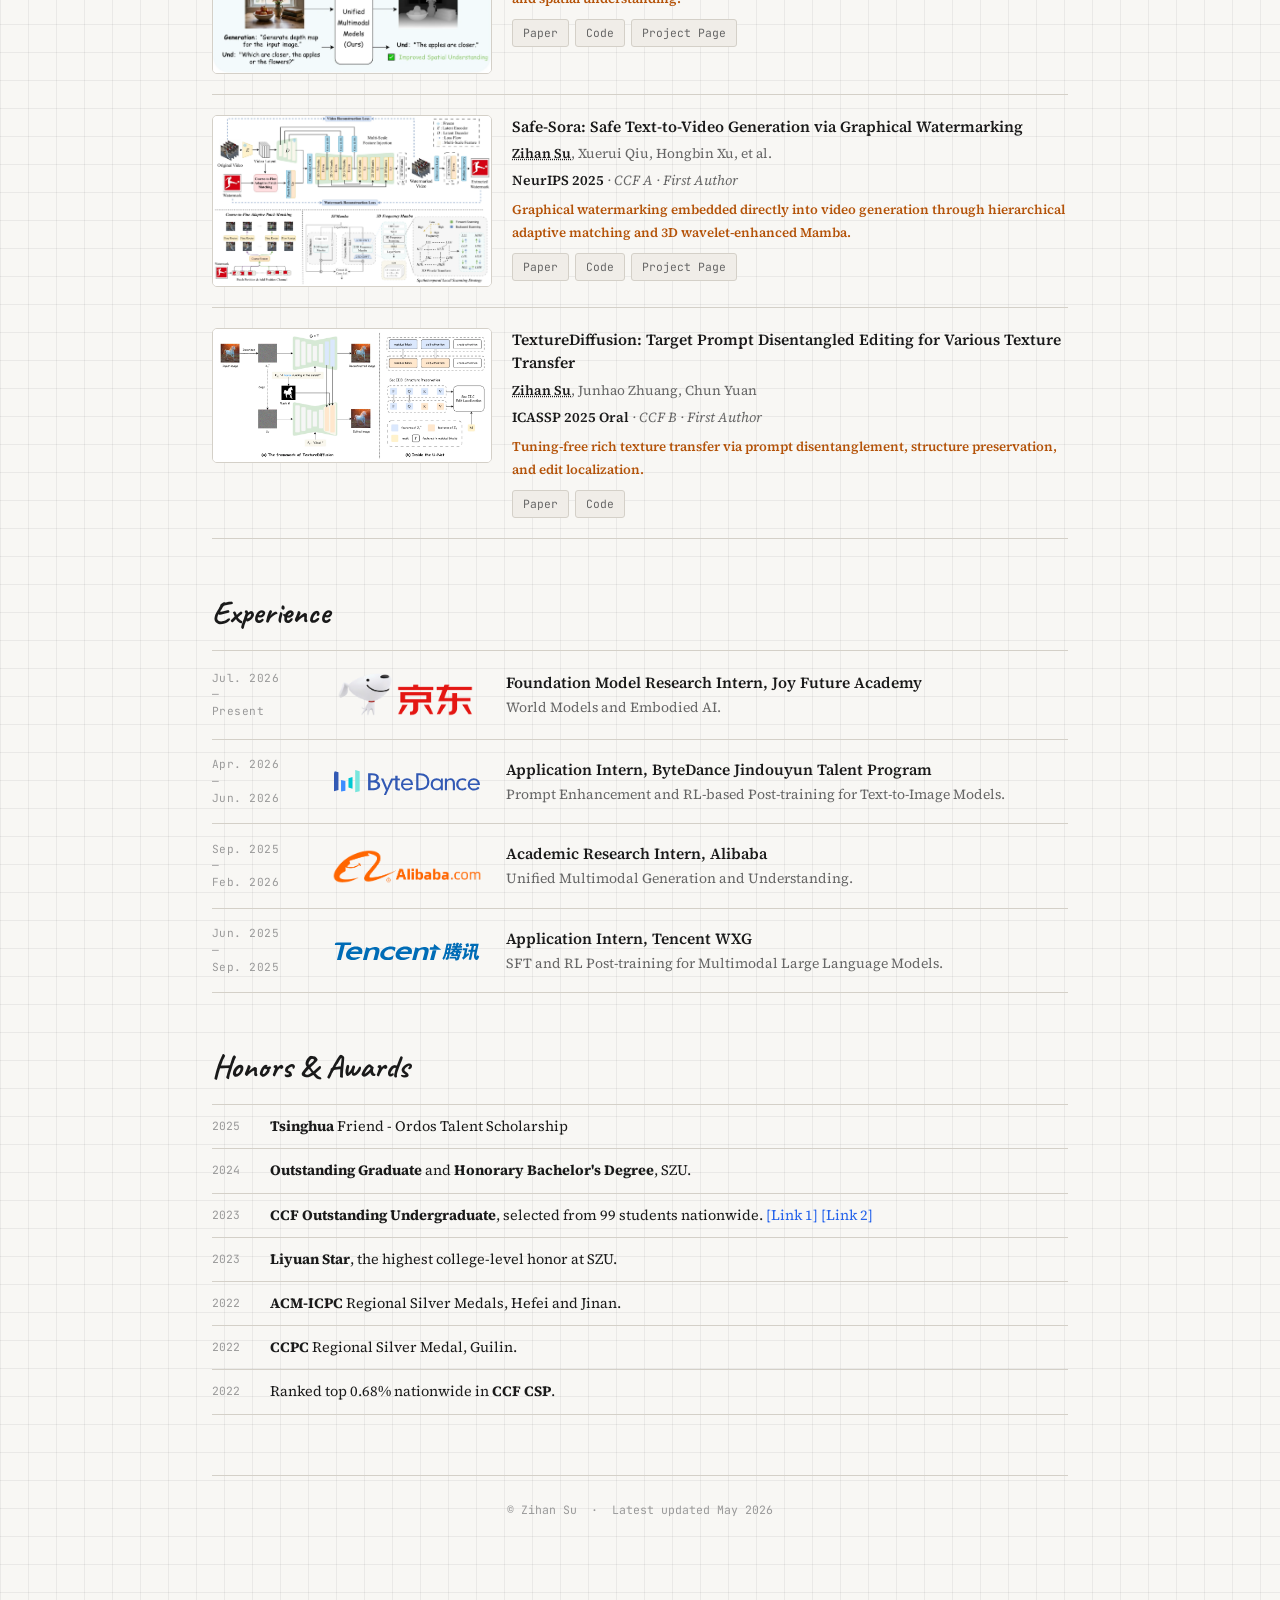
==== commit f7615271: "更新" ====
--- a/index.html
+++ b/index.html
@@ -46,8 +46,8 @@
         Hi! I am <strong>Zihan Su (Chinese name: 苏梓瀚)</strong>, a master's student in Computer Technology at
         <a href="https://www.tsinghua.edu.cn/en/" target="_blank" rel="noopener">Tsinghua University</a>, advised by
         <a href="https://scholar.google.com/citations?user=fYdxi2sAAAAJ&amp;hl=en" target="_blank" rel="noopener">Prof. Chun Yuan</a>.
-        My research focuses on unified multimodal generation and understanding, and AIGC.
-        I have interned at <strong>Tencent WXG</strong>, <strong>Alibaba</strong>, and <strong>ByteDance Jindouyun Talent Program</strong>.
+        My research focuses on world models, unified multimodal generation and understanding, and AIGC.
+        I have interned at <strong>Tencent WXG</strong>, <strong>Alibaba</strong>, <strong>ByteDance Jindouyun Talent Program</strong>, and <strong>Joy Future Academy</strong>.
       </p>
 
       <details class="profile-details">
@@ -57,10 +57,10 @@
             Hi! I am <strong>Zihan Su (Chinese name: 苏梓瀚)</strong>, a master's student in Computer Technology at
             <a href="https://www.tsinghua.edu.cn/en/" target="_blank" rel="noopener">Tsinghua University</a>, advised by
             <a href="https://scholar.google.com/citations?user=fYdxi2sAAAAJ&amp;hl=en" target="_blank" rel="noopener">Prof. Chun Yuan</a>.
-            My research focuses on unified multimodal generation and understanding, and AIGC.
+            My research focuses on world models, unified multimodal generation and understanding, and AIGC.
             I am interested in competitive programming and won several <strong>ACM-ICPC</strong> silver medals, and ranked top 0.68% nationwide in CCF CSP.
             I have first-author papers at <strong>ICML 2026</strong>, <strong>NeurIPS 2025</strong>, and <strong>ICASSP 2025 Oral</strong>.
-            My internship experience spans AIGC deployment projects in ByteDance's Jindouyun Talent Program,
+            My internship experience spans world models at Joy Future Academy, AIGC deployment projects in ByteDance's Jindouyun Talent Program,
             unified multimodal generation and understanding at Alibaba, and MLLM post-training at Tencent WXG.
           </p>
           <br>
@@ -68,10 +68,10 @@
             Hi！我是<strong>苏梓瀚 (English name: Zihan Su)</strong>，
             <a href="https://www.tsinghua.edu.cn/" target="_blank" rel="noopener">清华大学</a>计算机技术硕士研究生，导师是
             <a href="https://scholar.google.com/citations?user=fYdxi2sAAAAJ&amp;hl=en" target="_blank" rel="noopener">袁春教授</a>。
-            我的研究方向包括统一多模态生成与理解、AIGC。
+            我的研究方向包括世界模型、统一多模态生成与理解、AIGC。
             我对程序设计竞赛感兴趣，曾获得多枚 <strong>ACM-ICPC</strong> 银牌，并在 CCF CSP 中排名全国前 0.68%。
             我以第一作者身份在 <strong>ICML 2026</strong>、<strong>NeurIPS 2025</strong> 和
-            <strong>ICASSP 2025 Oral</strong> 发表论文。我的实习经历包括字节跳动筋斗云 AIGC 落地项目、
+            <strong>ICASSP 2025 Oral</strong> 发表论文。我的实习经历包括京东探索研究院世界模型基模、字节跳动筋斗云 AIGC 落地、
             阿里巴巴统一多模态生成与理解，以及腾讯 WXG 多模态大模型后训练。
           </p>
         </div>
@@ -99,8 +99,12 @@
 
     <ul class="news-list" id="news-list">
       <li class="news-item">
+        <span class="news-date">07/2026</span>
+        <span class="news-content">🎉 Joined <strong>Joy Future Academy</strong> as a Foundation Model Research Intern.</span>
+      </li>
+      <li class="news-item">
         <span class="news-date">04/2026</span>
-        <span class="news-content">🎉 Started an AIGC algorithm internship in <strong>ByteDance's Jindouyun Talent Program</strong>.</span>
+        <span class="news-content">🎉 Started an AIGC Application Internship in <strong>ByteDance's Jindouyun Talent Program</strong>.</span>
       </li>
       <li class="news-item">
         <span class="news-date">01/2026</span>
@@ -108,7 +112,7 @@
       </li>
       <li class="news-item">
         <span class="news-date">09/2025</span>
-        <span class="news-content">🎉 Joined <strong>Alibaba</strong> as an academic research intern.</span>
+        <span class="news-content">🎉 Joined <strong>Alibaba</strong> as an Academic Research Intern.</span>
       </li>
       <li class="news-item">
         <span class="news-date">09/2025</span>
@@ -120,7 +124,7 @@
       </li>
       <li class="news-item">
         <span class="news-date">06/2025</span>
-        <span class="news-content">🎉 Joined <strong>Tencent WXG</strong> as an MLLM post-training intern.</span>
+        <span class="news-content">🎉 Joined <strong>Tencent WXG</strong> as an Application Intern.</span>
       </li>
       <li class="news-item news-hidden">
         <span class="news-date">01/2025</span>
@@ -246,7 +250,16 @@
     <h2 class="section-title">Experience</h2>
     <ul class="exp-list">
       <li class="exp-item">
-        <div class="exp-period">Apr. 2026<br/>—<br/>Present</div>
+        <div class="exp-period">Jul. 2026<br/>—<br/>Present</div>
+        <img class="exp-logo" src="assets/logos/JD-Logo.png" alt="ByteDance"
+             onerror="this.style.display='none'" />
+        <div class="exp-content">
+          <div class="org">Foundation Model Research Intern, Joy Future Academy</div>
+          <div class="role">World Models and Embodied AI.</div>
+        </div>
+      </li>
+      <li class="exp-item">
+        <div class="exp-period">Apr. 2026<br/>—<br/>Jun. 2026</div>
         <img class="exp-logo" src="assets/logos/bytedance.svg" alt="ByteDance"
              onerror="this.style.display='none'" />
         <div class="exp-content">
@@ -259,7 +272,7 @@
         <img class="exp-logo exp-logo-large" src="assets/logos/alibaba-trimmed.png" alt="Alibaba"
              onerror="this.style.display='none'" />
         <div class="exp-content">
-          <div class="org">Research Intern, Alibaba</div>
+          <div class="org">Academic Research Intern, Alibaba</div>
           <div class="role">Unified Multimodal Generation and Understanding.</div>
         </div>
       </li>
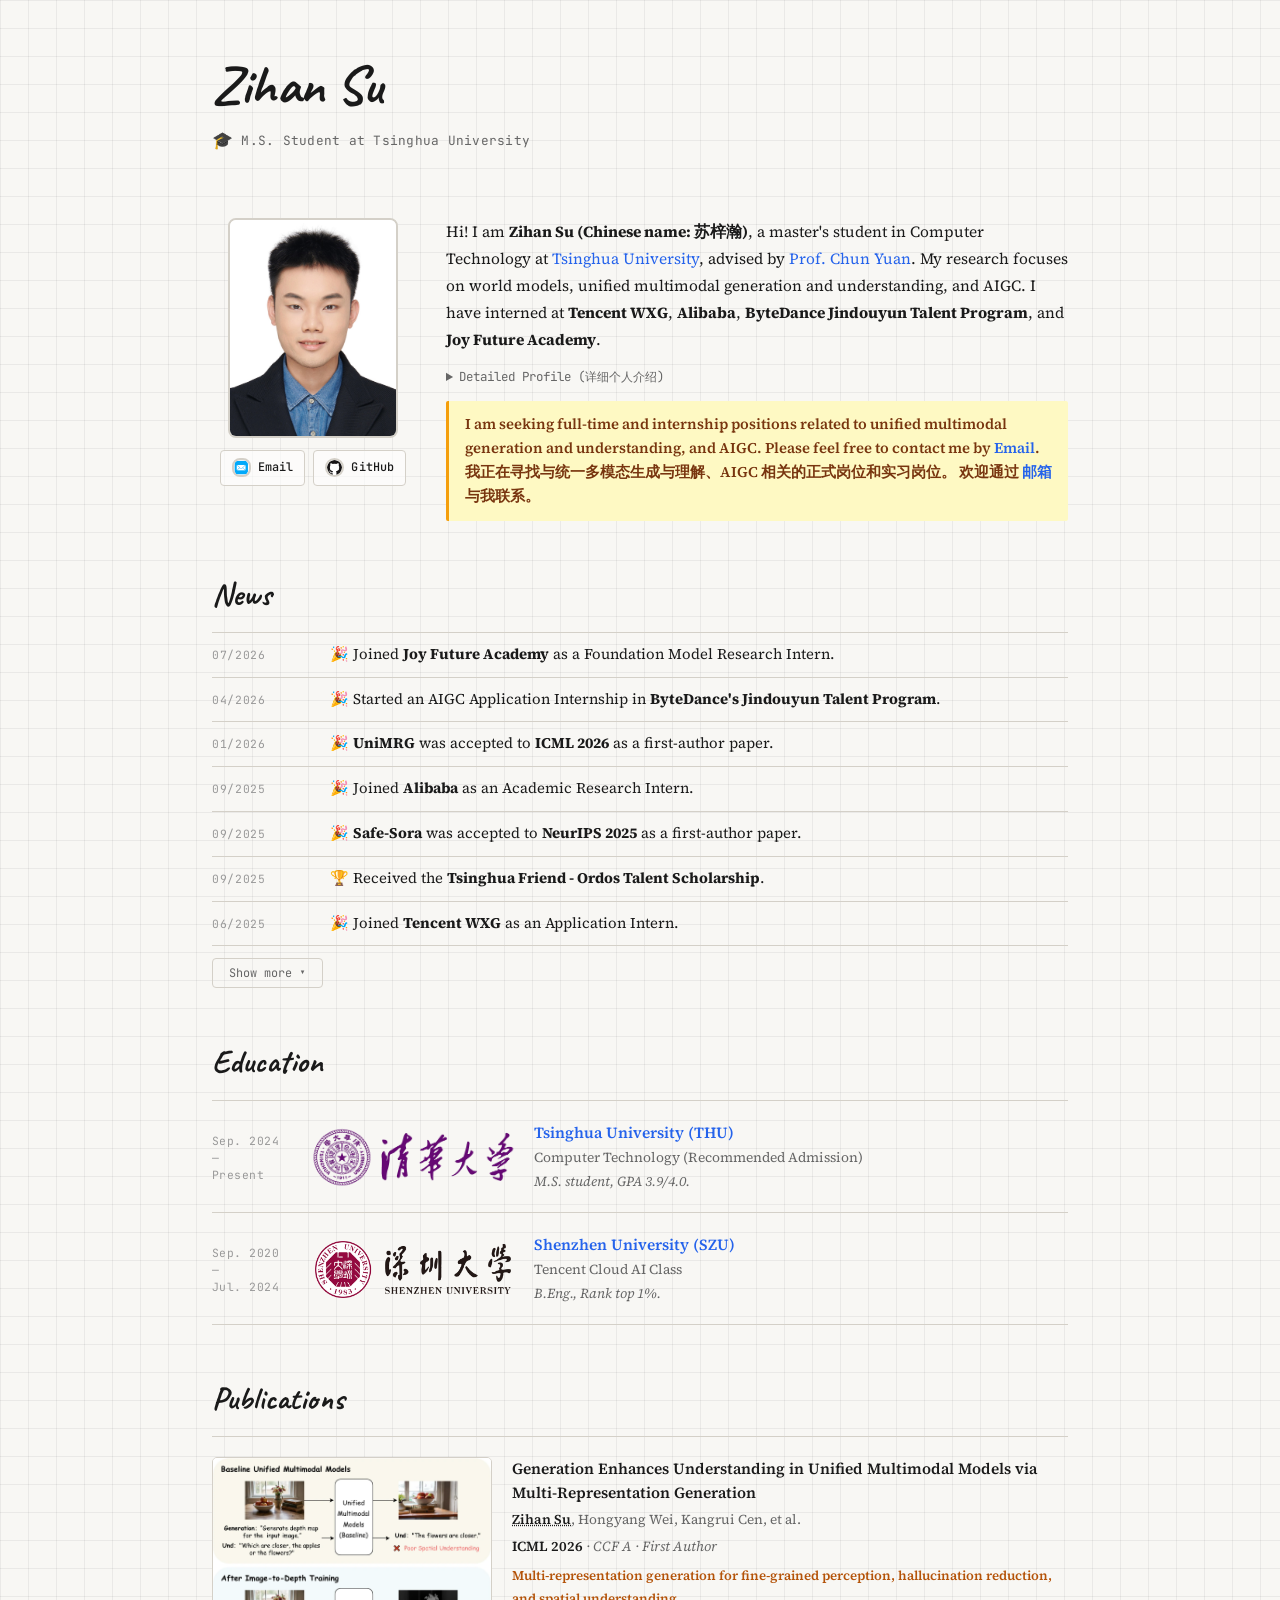
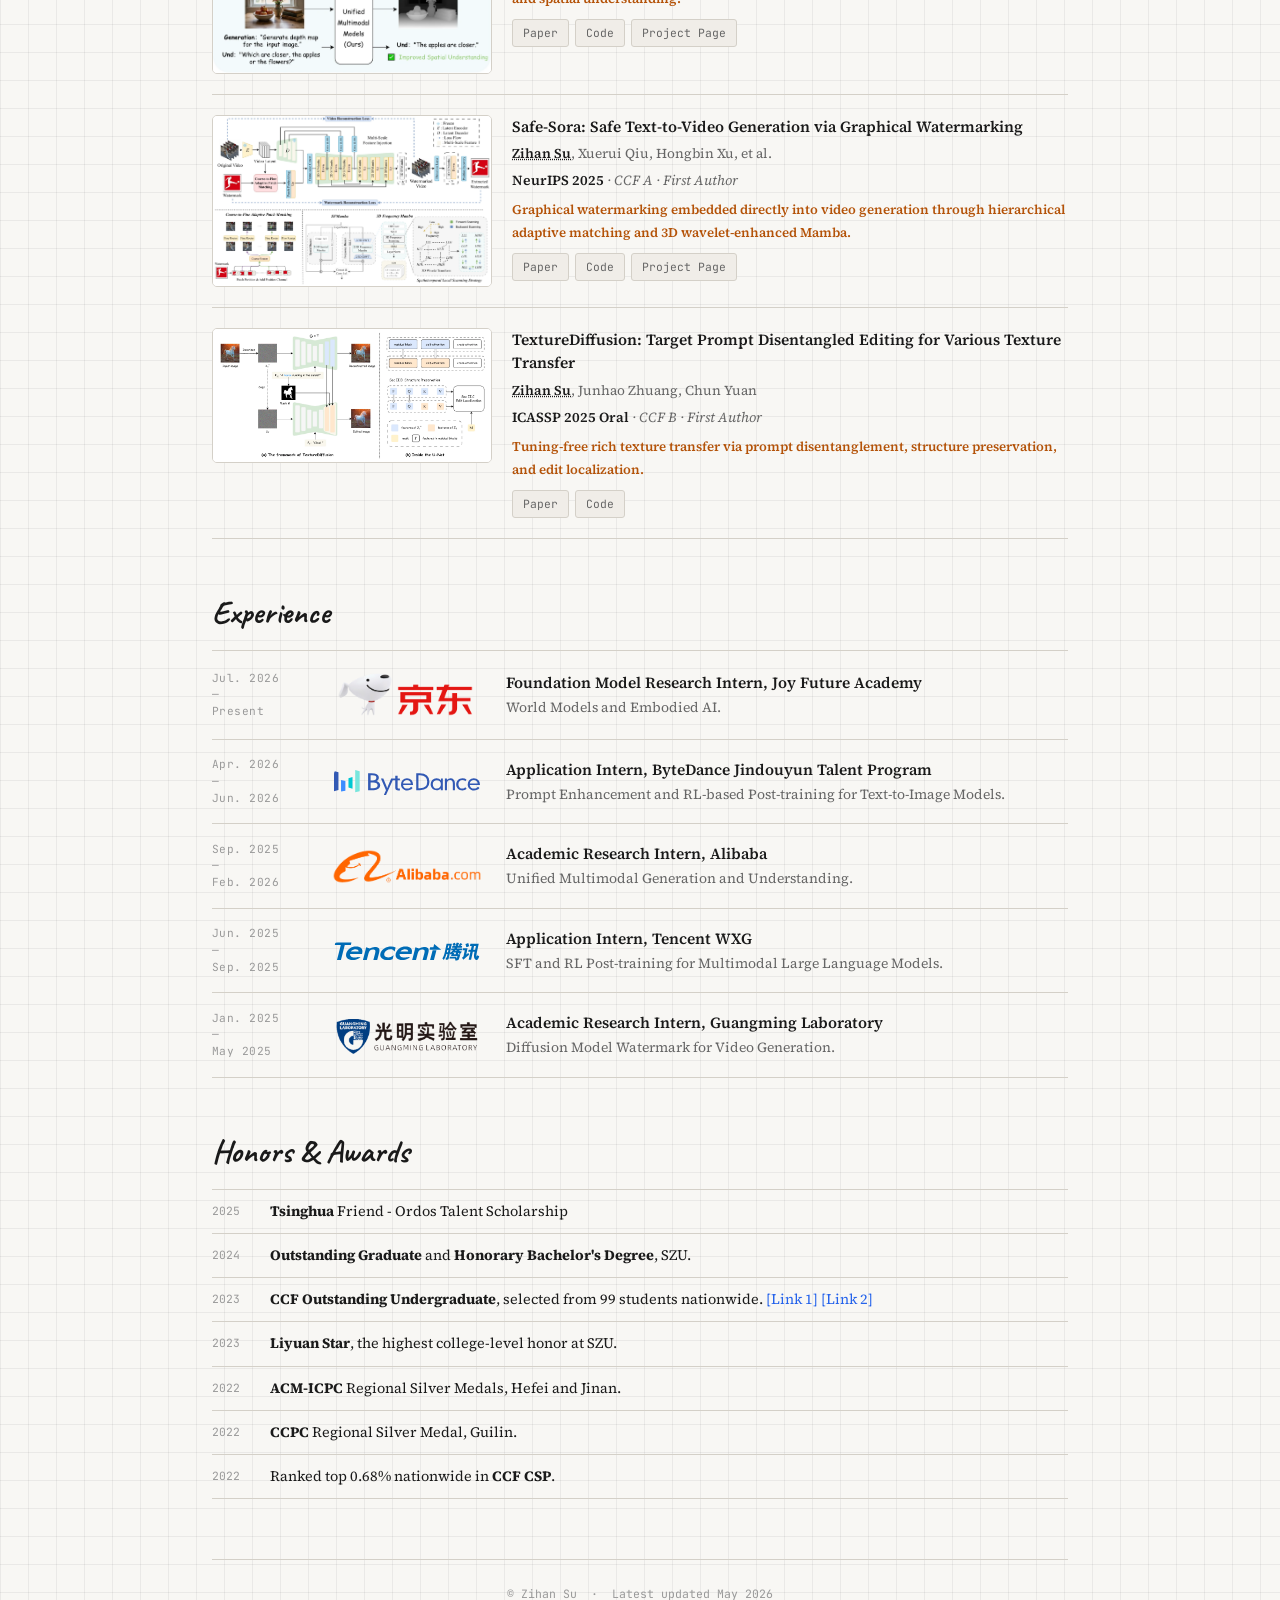
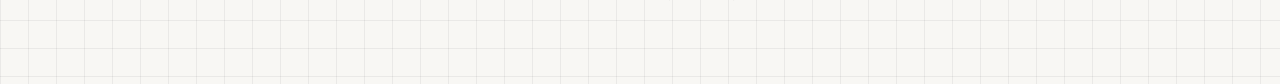
==== commit 990bf030: "更新" ====
--- a/index.html
+++ b/index.html
@@ -128,6 +128,10 @@
       </li>
       <li class="news-item news-hidden">
         <span class="news-date">01/2025</span>
+        <span class="news-content">🎉 Joined <strong>Guangming Laboratory</strong> as an Academic Research Intern.</span>
+      </li>
+      <li class="news-item news-hidden">
+        <span class="news-date">01/2025</span>
         <span class="news-content">🎉 <strong>TextureDiffusion</strong> was accepted as an <strong>ICASSP 2025 Oral</strong> paper.</span>
       </li>
       <li class="news-item news-hidden">
@@ -283,6 +287,15 @@
         <div class="exp-content">
           <div class="org">Application Intern, Tencent WXG</div>
           <div class="role">SFT and RL Post-training for Multimodal Large Language Models.</div>
+        </div>
+      </li>
+      <li class="exp-item">
+        <div class="exp-period">Jan. 2025<br/>—<br/>May 2025</div>
+        <img class="exp-logo" src="assets/logos/guangming.png" alt="ByteDance"
+             onerror="this.style.display='none'" />
+        <div class="exp-content">
+          <div class="org">Academic Research Intern, Guangming Laboratory</div>
+          <div class="role">Diffusion Model Watermark for Video Generation.</div>
         </div>
       </li>
     </ul>
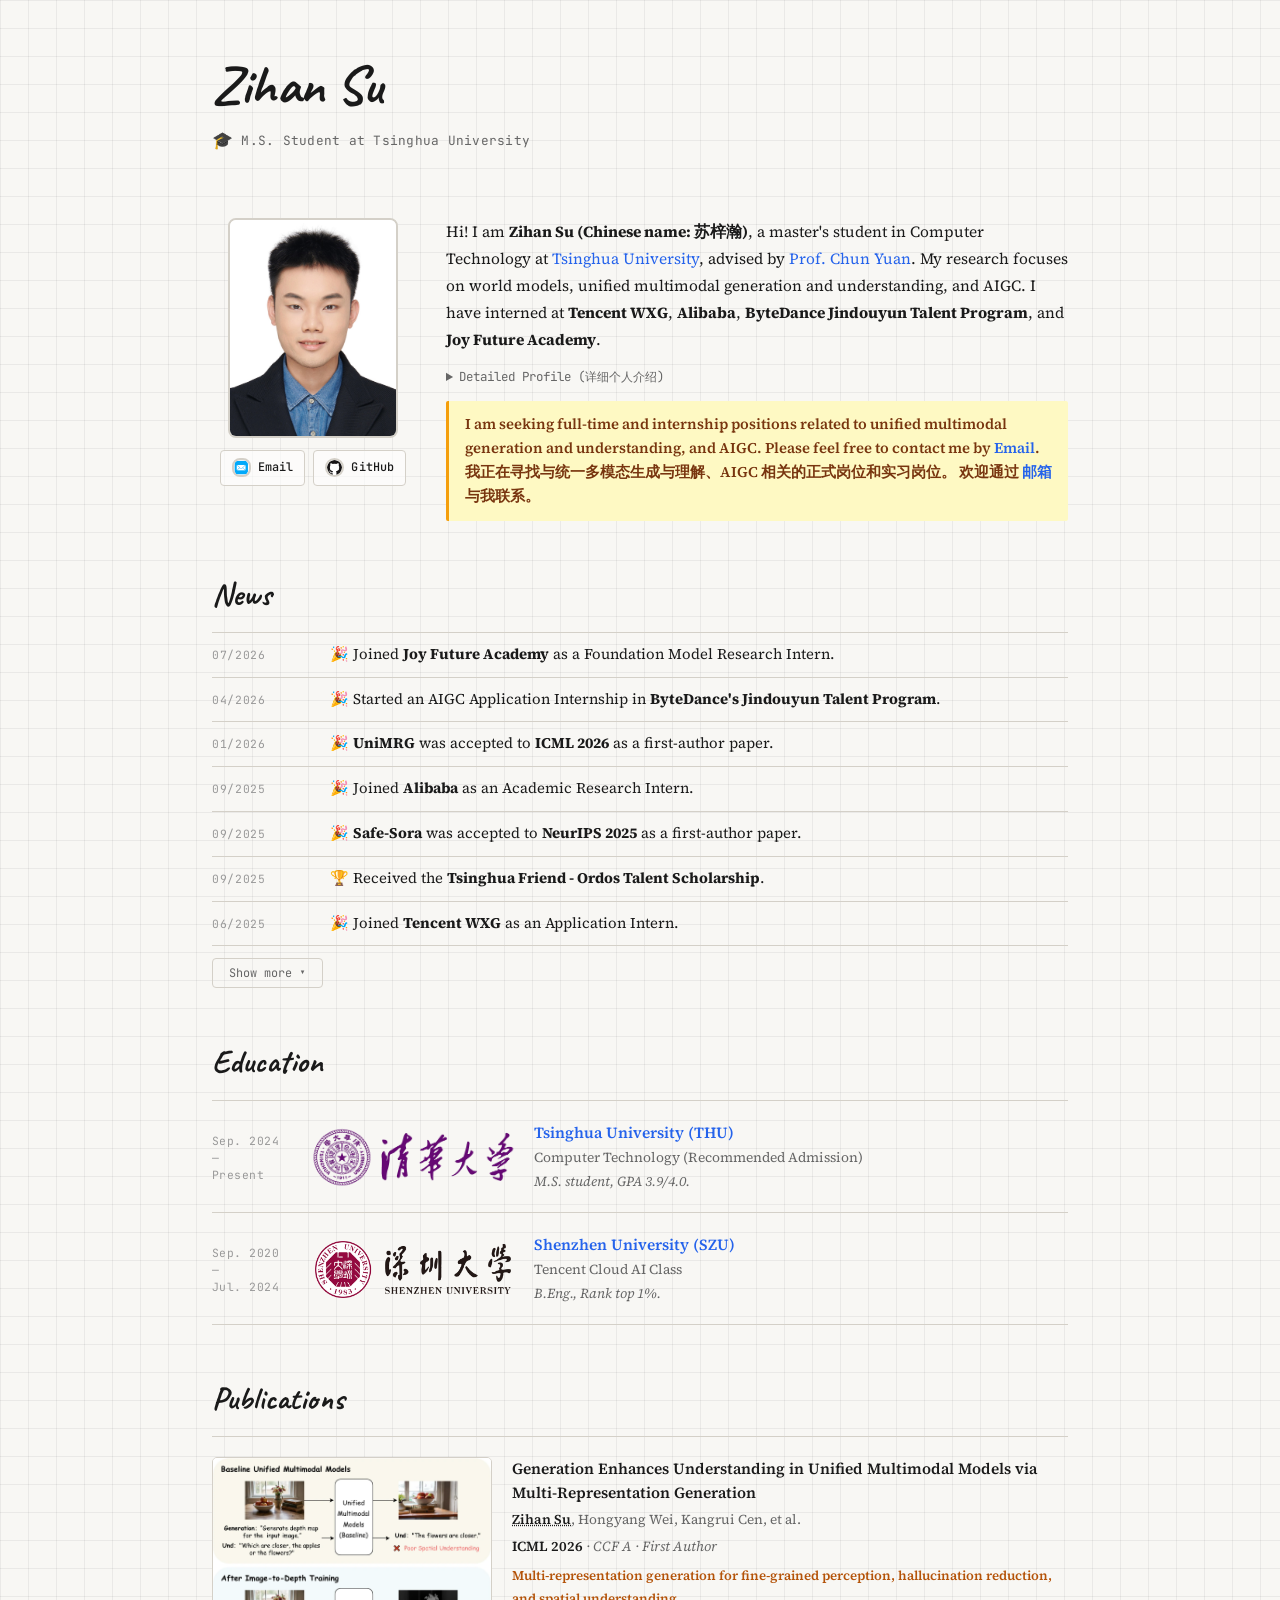
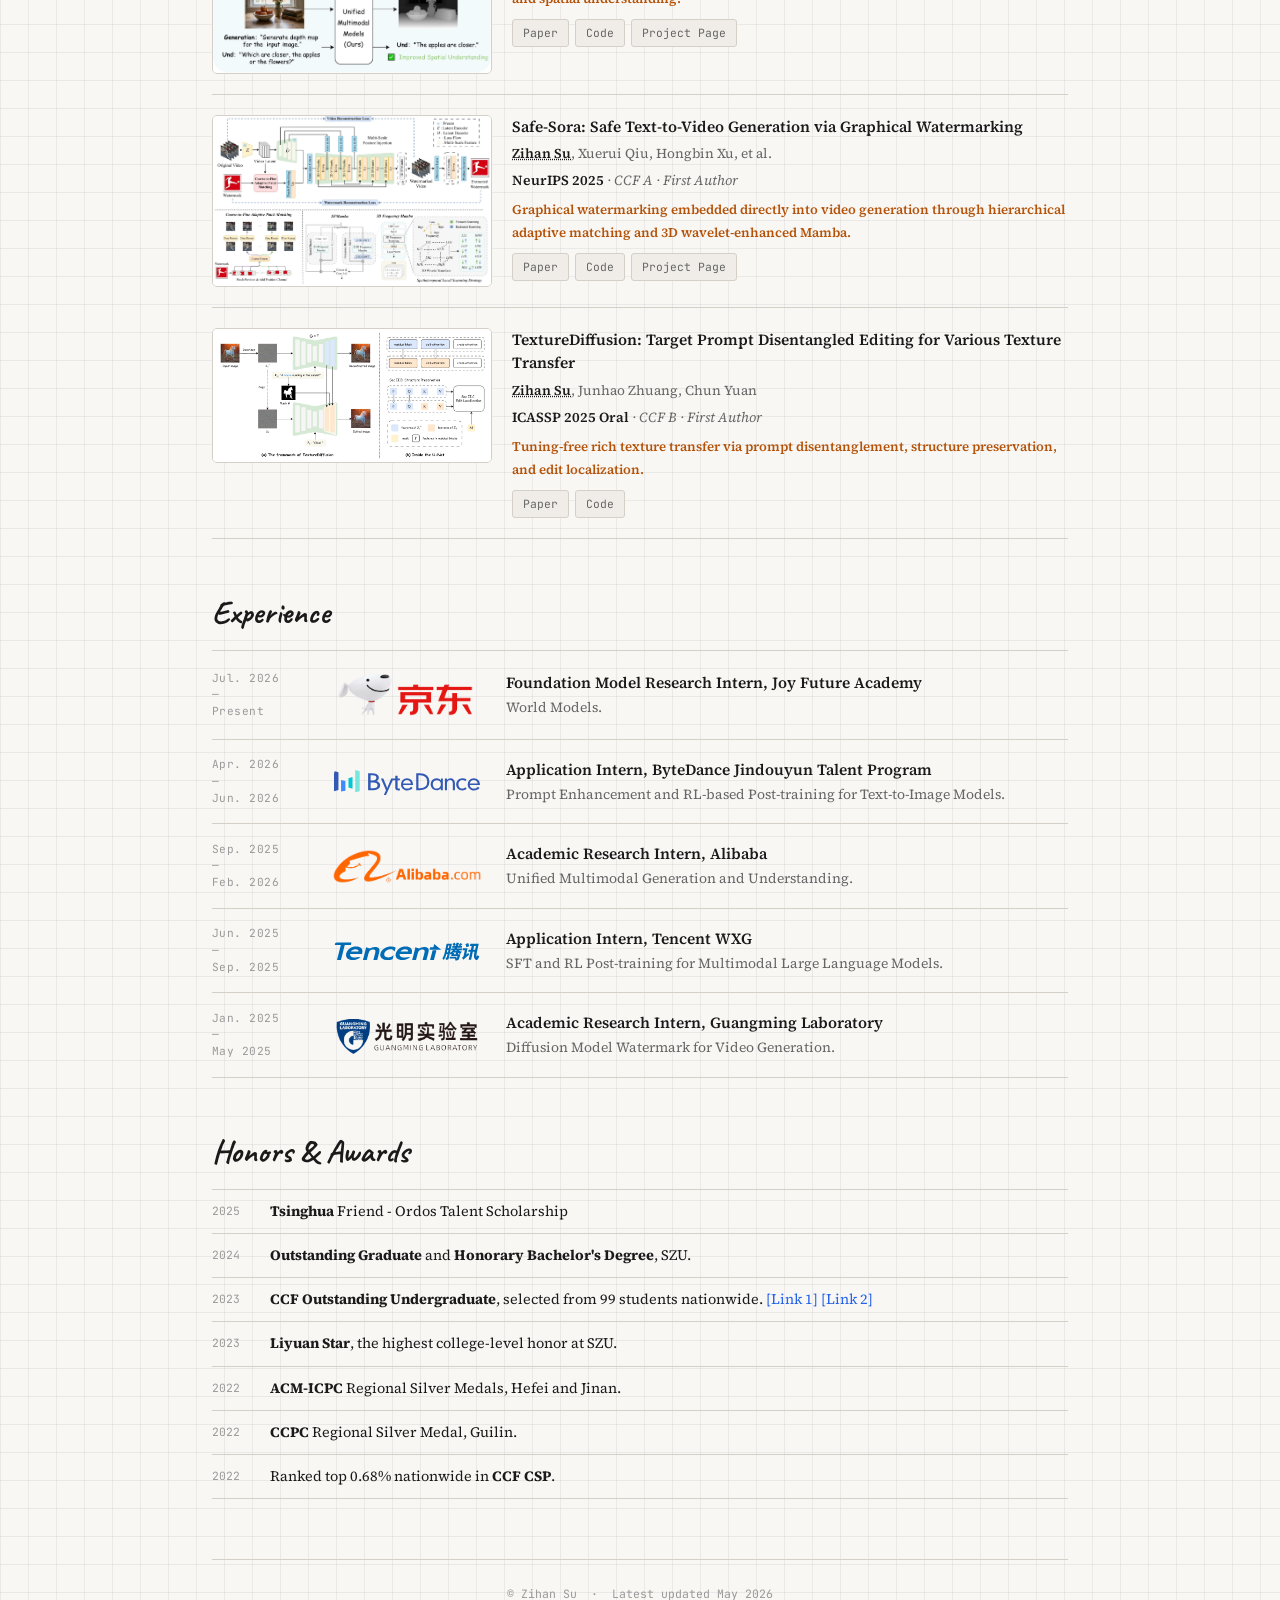
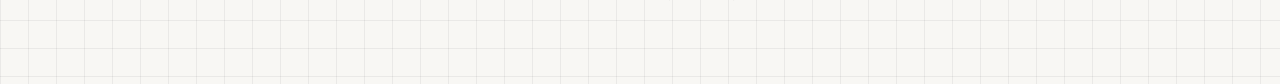
==== commit f1d9ba77: "更新" ====
--- a/index.html
+++ b/index.html
@@ -259,7 +259,7 @@
              onerror="this.style.display='none'" />
         <div class="exp-content">
           <div class="org">Foundation Model Research Intern, Joy Future Academy</div>
-          <div class="role">World Models and Embodied AI.</div>
+          <div class="role">World Models.</div>
         </div>
       </li>
       <li class="exp-item">
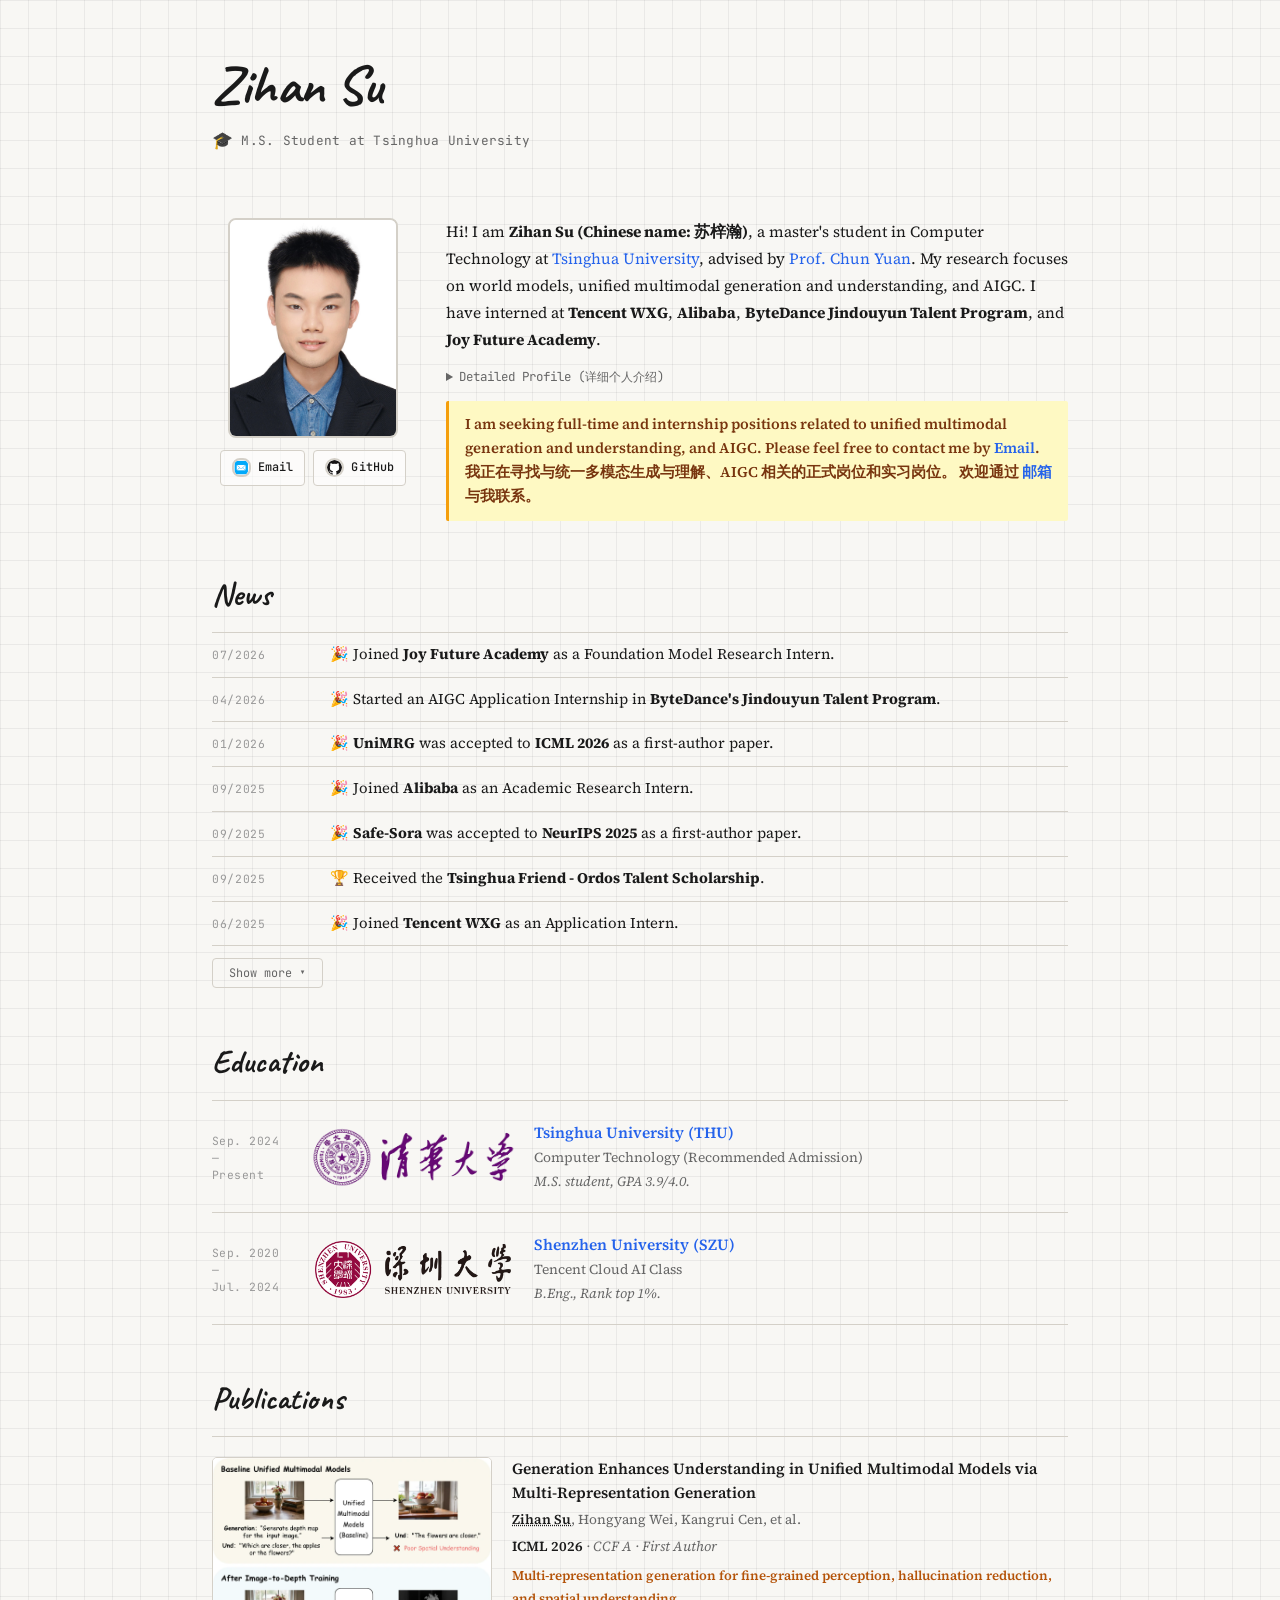
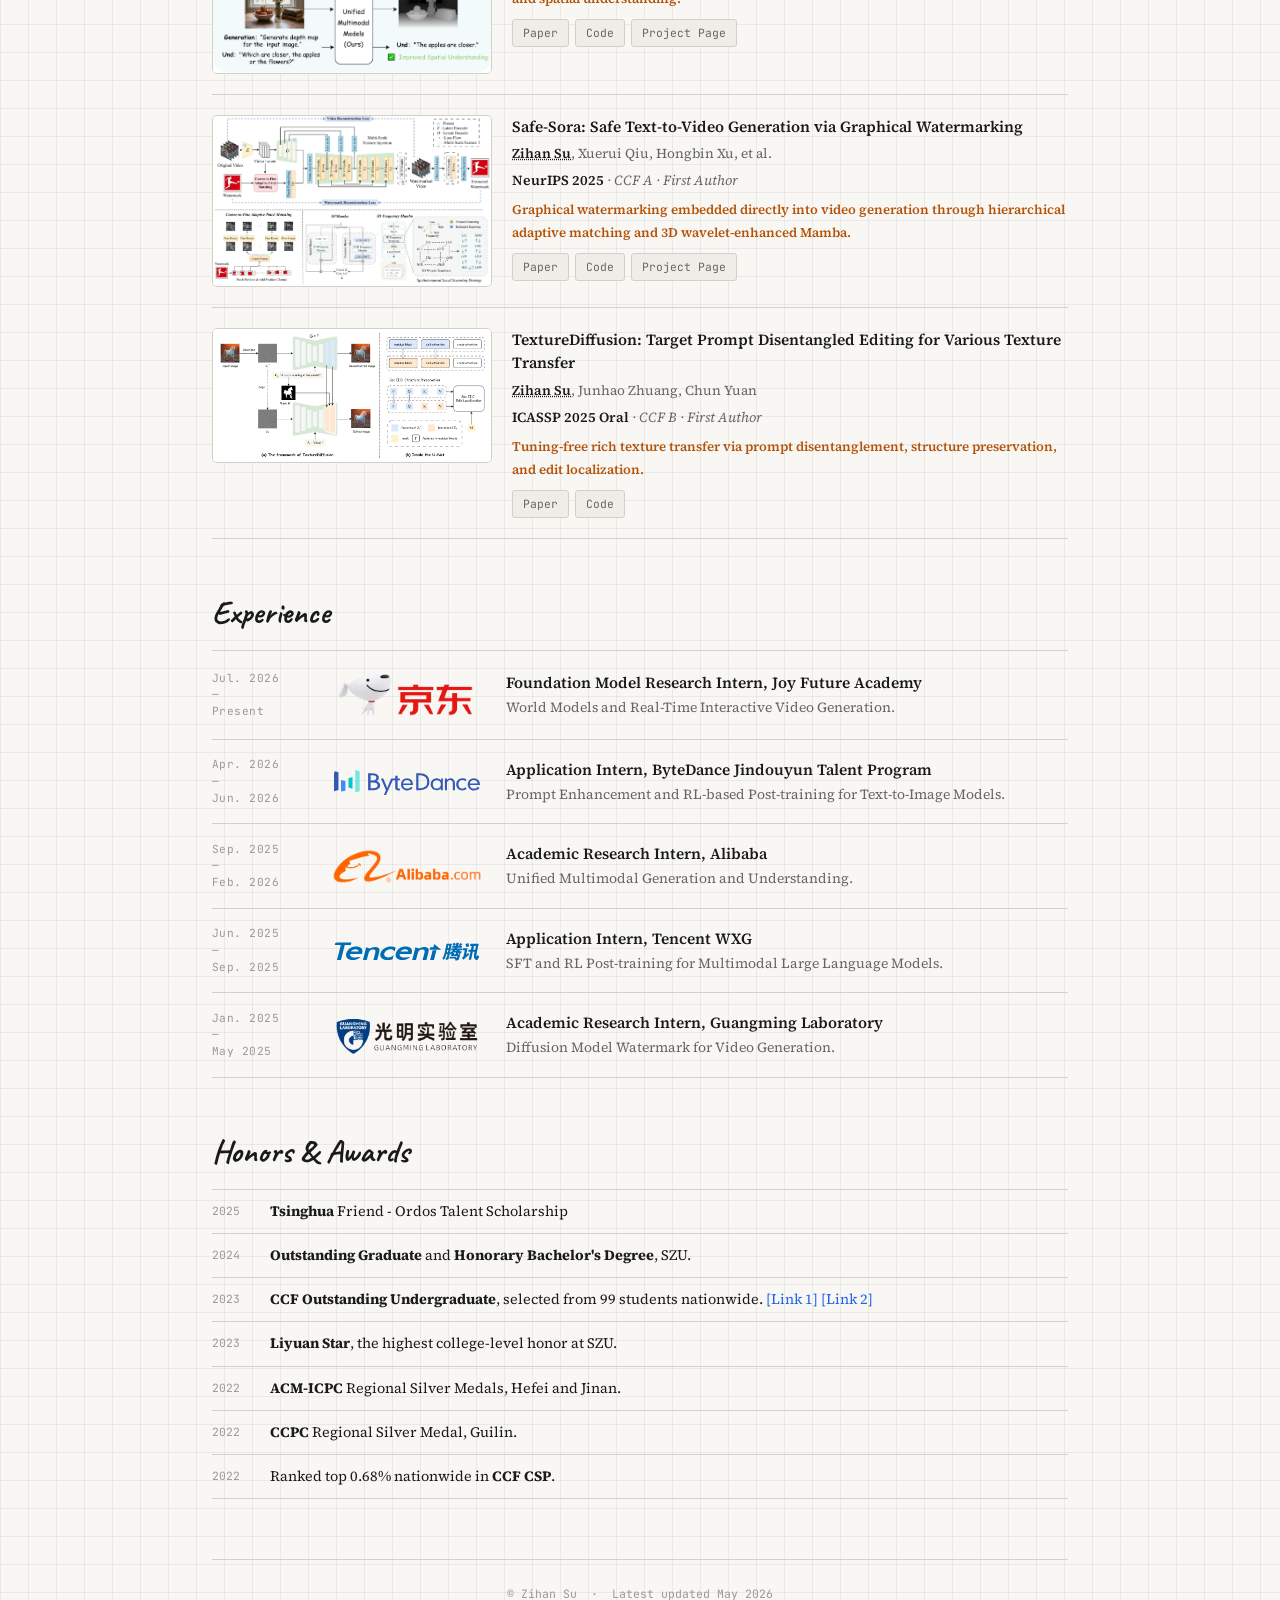
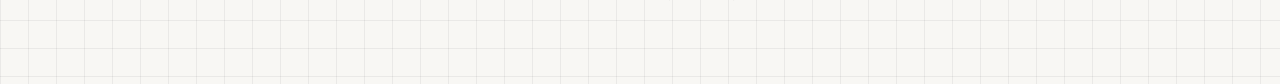
==== commit 4fc4021b: "更新" ====
--- a/index.html
+++ b/index.html
@@ -259,7 +259,7 @@
              onerror="this.style.display='none'" />
         <div class="exp-content">
           <div class="org">Foundation Model Research Intern, Joy Future Academy</div>
-          <div class="role">World Models.</div>
+          <div class="role">World Models and Real-Time Interactive Video Generation.</div>
         </div>
       </li>
       <li class="exp-item">
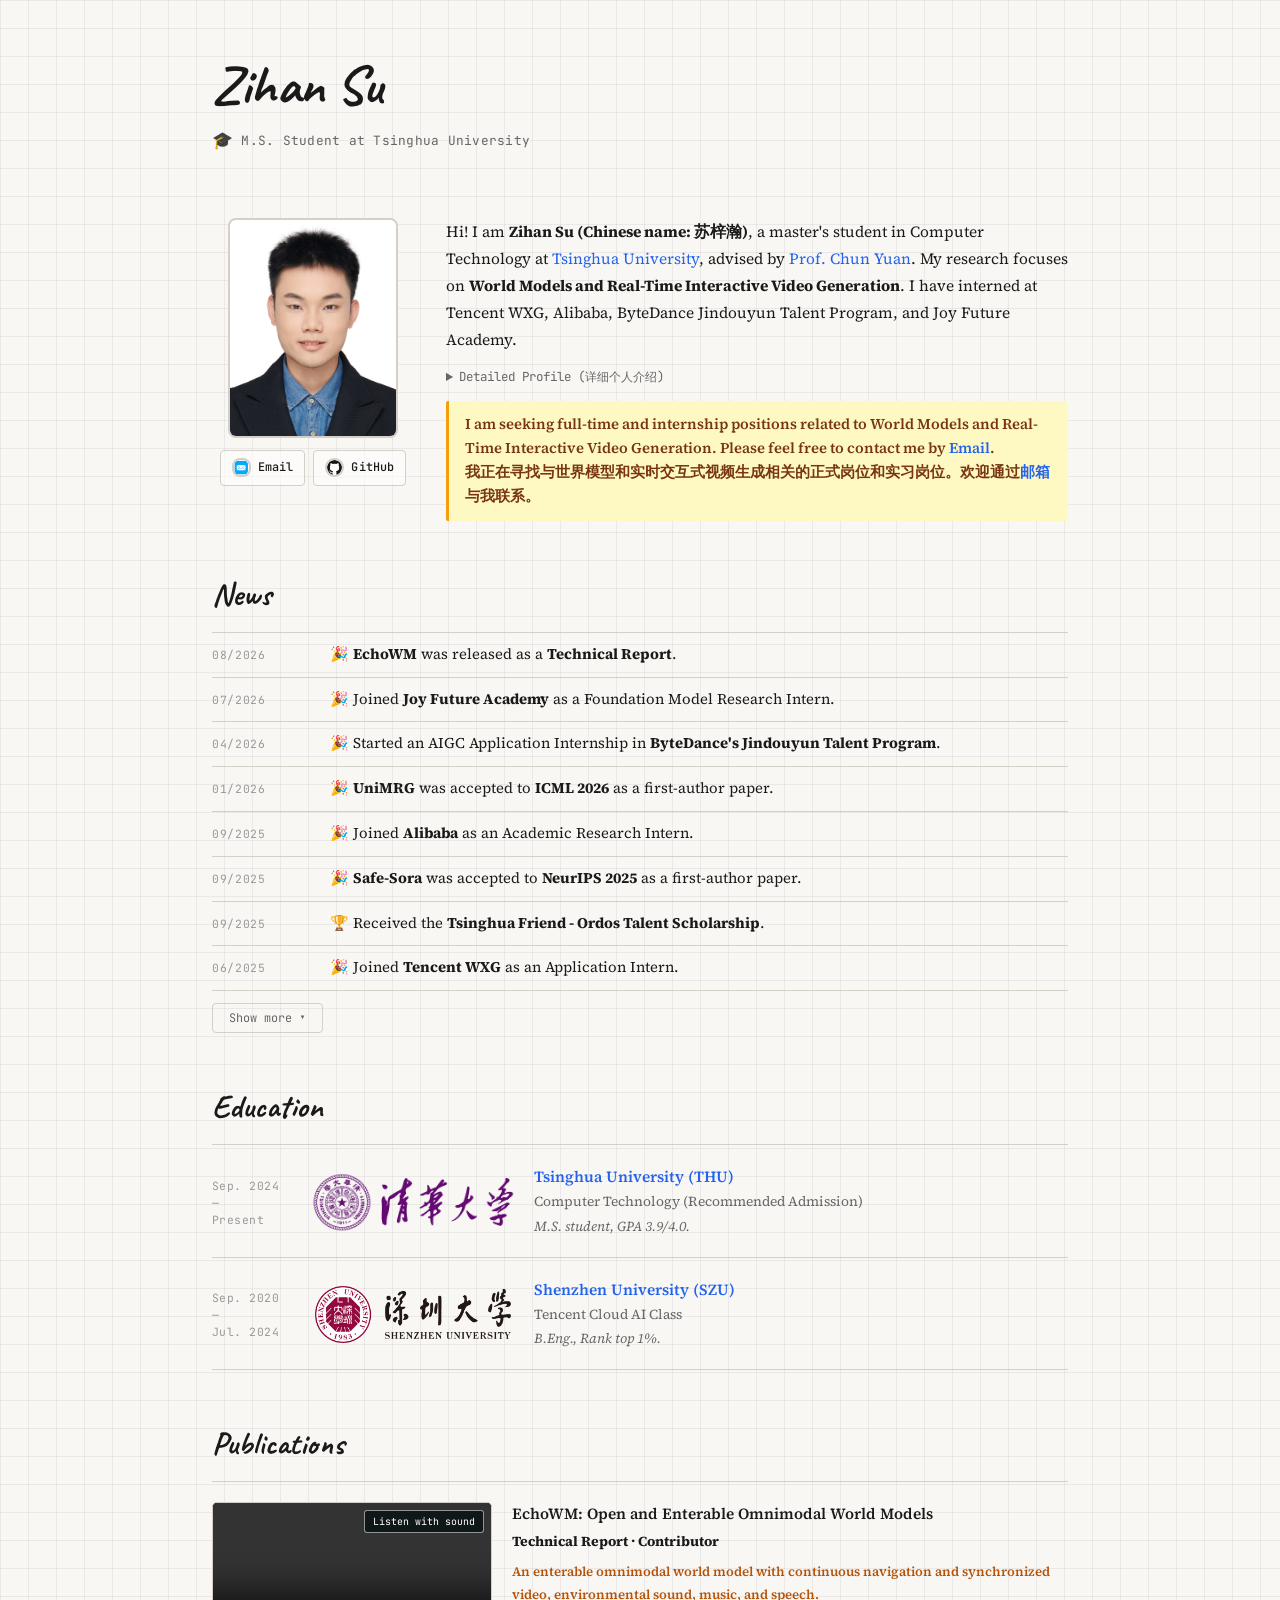
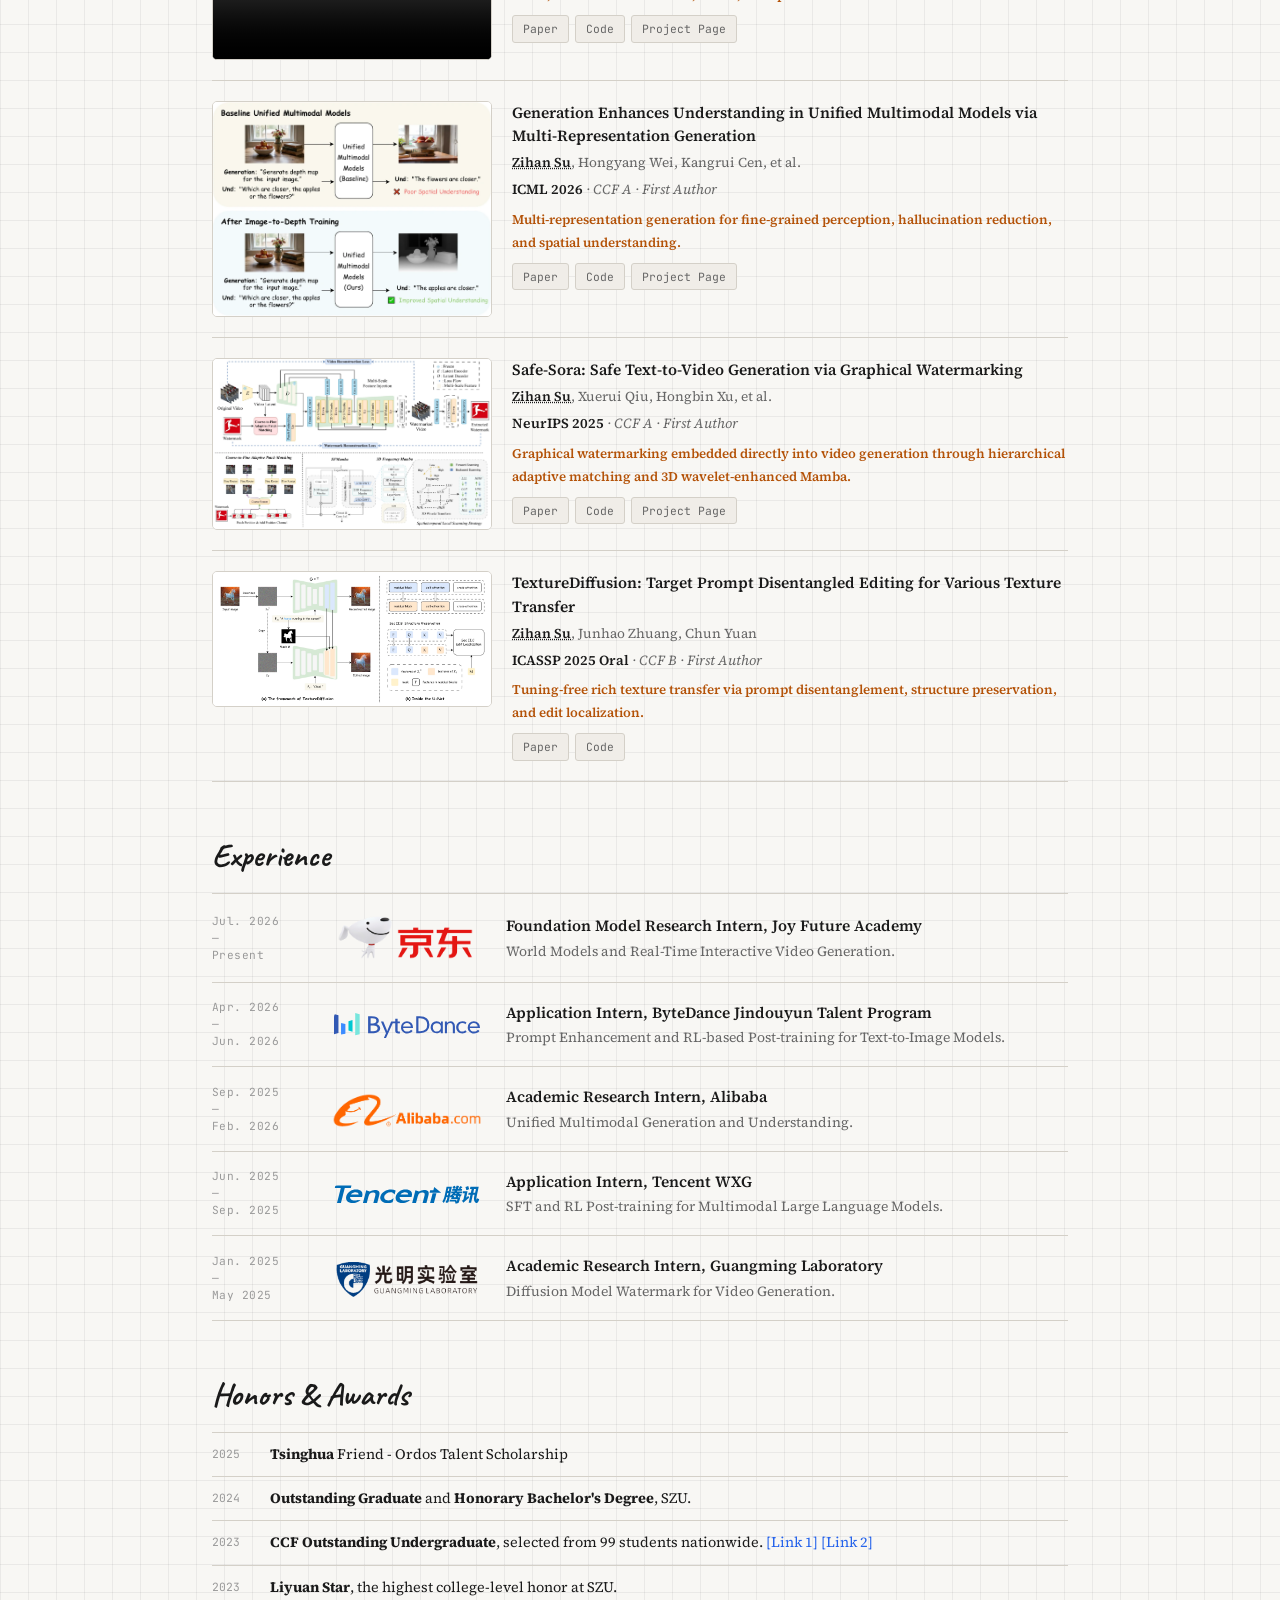
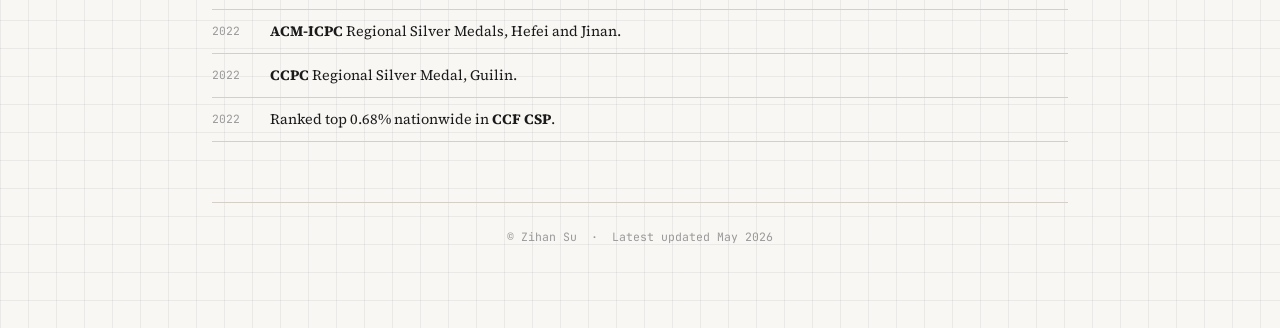
==== commit 04ab9a6b: "Add EchoWM project to homepage" ====
--- a/index.html
+++ b/index.html
@@ -46,8 +46,8 @@
         Hi! I am <strong>Zihan Su (Chinese name: 苏梓瀚)</strong>, a master's student in Computer Technology at
         <a href="https://www.tsinghua.edu.cn/en/" target="_blank" rel="noopener">Tsinghua University</a>, advised by
         <a href="https://scholar.google.com/citations?user=fYdxi2sAAAAJ&amp;hl=en" target="_blank" rel="noopener">Prof. Chun Yuan</a>.
-        My research focuses on world models, unified multimodal generation and understanding, and AIGC.
-        I have interned at <strong>Tencent WXG</strong>, <strong>Alibaba</strong>, <strong>ByteDance Jindouyun Talent Program</strong>, and <strong>Joy Future Academy</strong>.
+        My research focuses on <strong>World Models and Real-Time Interactive Video Generation</strong>.
+        I have interned at Tencent WXG, Alibaba, ByteDance Jindouyun Talent Program, and Joy Future Academy.
       </p>
 
       <details class="profile-details">
@@ -57,7 +57,7 @@
             Hi! I am <strong>Zihan Su (Chinese name: 苏梓瀚)</strong>, a master's student in Computer Technology at
             <a href="https://www.tsinghua.edu.cn/en/" target="_blank" rel="noopener">Tsinghua University</a>, advised by
             <a href="https://scholar.google.com/citations?user=fYdxi2sAAAAJ&amp;hl=en" target="_blank" rel="noopener">Prof. Chun Yuan</a>.
-            My research focuses on world models, unified multimodal generation and understanding, and AIGC.
+            My research focuses on World Models and Real-Time Interactive Video Generation.
             I am interested in competitive programming and won several <strong>ACM-ICPC</strong> silver medals, and ranked top 0.68% nationwide in CCF CSP.
             I have first-author papers at <strong>ICML 2026</strong>, <strong>NeurIPS 2025</strong>, and <strong>ICASSP 2025 Oral</strong>.
             My internship experience spans world models at Joy Future Academy, AIGC deployment projects in ByteDance's Jindouyun Talent Program,
@@ -68,7 +68,7 @@
             Hi！我是<strong>苏梓瀚 (English name: Zihan Su)</strong>，
             <a href="https://www.tsinghua.edu.cn/" target="_blank" rel="noopener">清华大学</a>计算机技术硕士研究生，导师是
             <a href="https://scholar.google.com/citations?user=fYdxi2sAAAAJ&amp;hl=en" target="_blank" rel="noopener">袁春教授</a>。
-            我的研究方向包括世界模型、统一多模态生成与理解、AIGC。
+            我的研究方向包括世界模型和实时交互式视频生成。
             我对程序设计竞赛感兴趣，曾获得多枚 <strong>ACM-ICPC</strong> 银牌，并在 CCF CSP 中排名全国前 0.68%。
             我以第一作者身份在 <strong>ICML 2026</strong>、<strong>NeurIPS 2025</strong> 和
             <strong>ICASSP 2025 Oral</strong> 发表论文。我的实习经历包括京东探索研究院世界模型基模、字节跳动筋斗云 AIGC 落地、
@@ -78,13 +78,10 @@
       </details>
 
       <div class="highlight-box">
-        I am seeking full-time and internship positions related to unified multimodal generation and understanding, and AIGC.
+        I am seeking full-time and internship positions related to World Models and Real-Time Interactive Video Generation.
         Please feel free to contact me by
-        <a href="mailto:zh-su24@mails.tsinghua.edu.cn">Email</a>.
-        我正在寻找与统一多模态生成与理解、AIGC 相关的正式岗位和实习岗位。
-        欢迎通过
-        <a href="mailto:zh-su24@mails.tsinghua.edu.cn">邮箱</a>
-        与我联系。
+        <a href="mailto:zh-su24@mails.tsinghua.edu.cn">Email</a>.<br/>
+        我正在寻找与世界模型和实时交互式视频生成相关的正式岗位和实习岗位。欢迎通过<a href="mailto:zh-su24@mails.tsinghua.edu.cn">邮箱</a>与我联系。
       </div>
     </div>
   </section>
@@ -98,6 +95,10 @@
     <h2 class="section-title">News</h2>
 
     <ul class="news-list" id="news-list">
+      <li class="news-item">
+        <span class="news-date">08/2026</span>
+        <span class="news-content">🎉 <strong>EchoWM</strong> was released as a <strong>Technical Report</strong>.</span>
+      </li>
       <li class="news-item">
         <span class="news-date">07/2026</span>
         <span class="news-content">🎉 Joined <strong>Joy Future Academy</strong> as a Foundation Model Research Intern.</span>
@@ -190,6 +191,29 @@
     <h2 class="section-title">Publications</h2>
 
     <ul class="pub-list">
+      <li class="pub-item">
+        <div class="pub-thumb">
+          <div class="pub-demo-frame">
+            <video class="pub-demo" autoplay muted loop playsinline preload="metadata" controls
+                   aria-label="EchoWM demo">
+              <source src="https://mayanwen.bj.bcebos.com/datatransfer/echo15-page-assets-20260824/videos/wm/assets/optimized/featured/viewpoint/forbidden_city.mp4" type="video/mp4" />
+            </video>
+            <button class="pub-demo-sound" type="button"
+                    onclick="const video=this.previousElementSibling; video.muted=!video.muted; video.play(); this.textContent=video.muted?'Listen with sound':'Mute sound';">Listen with sound</button>
+          </div>
+        </div>
+        <div class="pub-body">
+          <div class="pub-title">EchoWM: Open and Enterable Omnimodal World Models</div>
+          <div class="pub-venue pub-venue-bold">Technical Report · Contributor</div>
+          <div class="pub-award">An enterable omnimodal world model with continuous navigation and synchronized video, environmental sound, music, and speech.</div>
+          <div class="pub-links">
+            <a class="pub-link" href="https://echo-team-joy-future-academy-jd.github.io/Echo-1.5-Page/Doc/Echo_WM.pdf" target="_blank" rel="noopener">Paper</a>
+            <a class="pub-link" href="https://github.com/jd-opensource/JoyAI-Echo" target="_blank" rel="noopener">Code</a>
+            <a class="pub-link" href="https://echo-team-joy-future-academy-jd.github.io/Echo-1.5-Page/wm/" target="_blank" rel="noopener">Project Page</a>
+          </div>
+        </div>
+      </li>
+
       <li class="pub-item">
         <div class="pub-thumb">
           <img src="assets/figures/pub-01-motivation.webp" alt="UniMRG"
--- a/style.css
+++ b/style.css
@@ -462,6 +462,8 @@
 
 .pub-thumb {
   width: 280px;
+  max-width: 100%;
+  min-width: 0;
   flex-shrink: 0;
 }
 
@@ -478,6 +480,35 @@
 
 .pub-thumb img:hover {
   transform: scale(1.03);
+}
+
+.pub-demo {
+  display: block;
+  width: 280px;
+  max-width: 100%;
+  aspect-ratio: 16 / 9;
+  border: 1px solid var(--border);
+  border-radius: 5px;
+  background: #000;
+  object-fit: cover;
+}
+
+.pub-demo-frame {
+  position: relative;
+}
+
+.pub-demo-sound {
+  position: absolute;
+  top: 8px;
+  right: 8px;
+  padding: 4px 8px;
+  border: 1px solid rgba(255, 255, 255, .55);
+  border-radius: 3px;
+  background: rgba(7, 16, 18, .78);
+  color: #fff;
+  cursor: pointer;
+  font-family: var(--font-mono);
+  font-size: .62rem;
 }
 
 .image-lightbox {
@@ -581,6 +612,12 @@
   font-weight: 600;
 }
 
+.pub-venue.pub-venue-bold {
+  color: var(--text);
+  font-style: normal;
+  font-weight: 700;
+}
+
 .pub-award {
   color: var(--award-color);
   font-size: .82rem;
@@ -698,7 +735,8 @@
   }
 
   .pub-thumb,
-  .pub-thumb img {
+  .pub-thumb img,
+  .pub-demo {
     width: 100%;
   }
 }
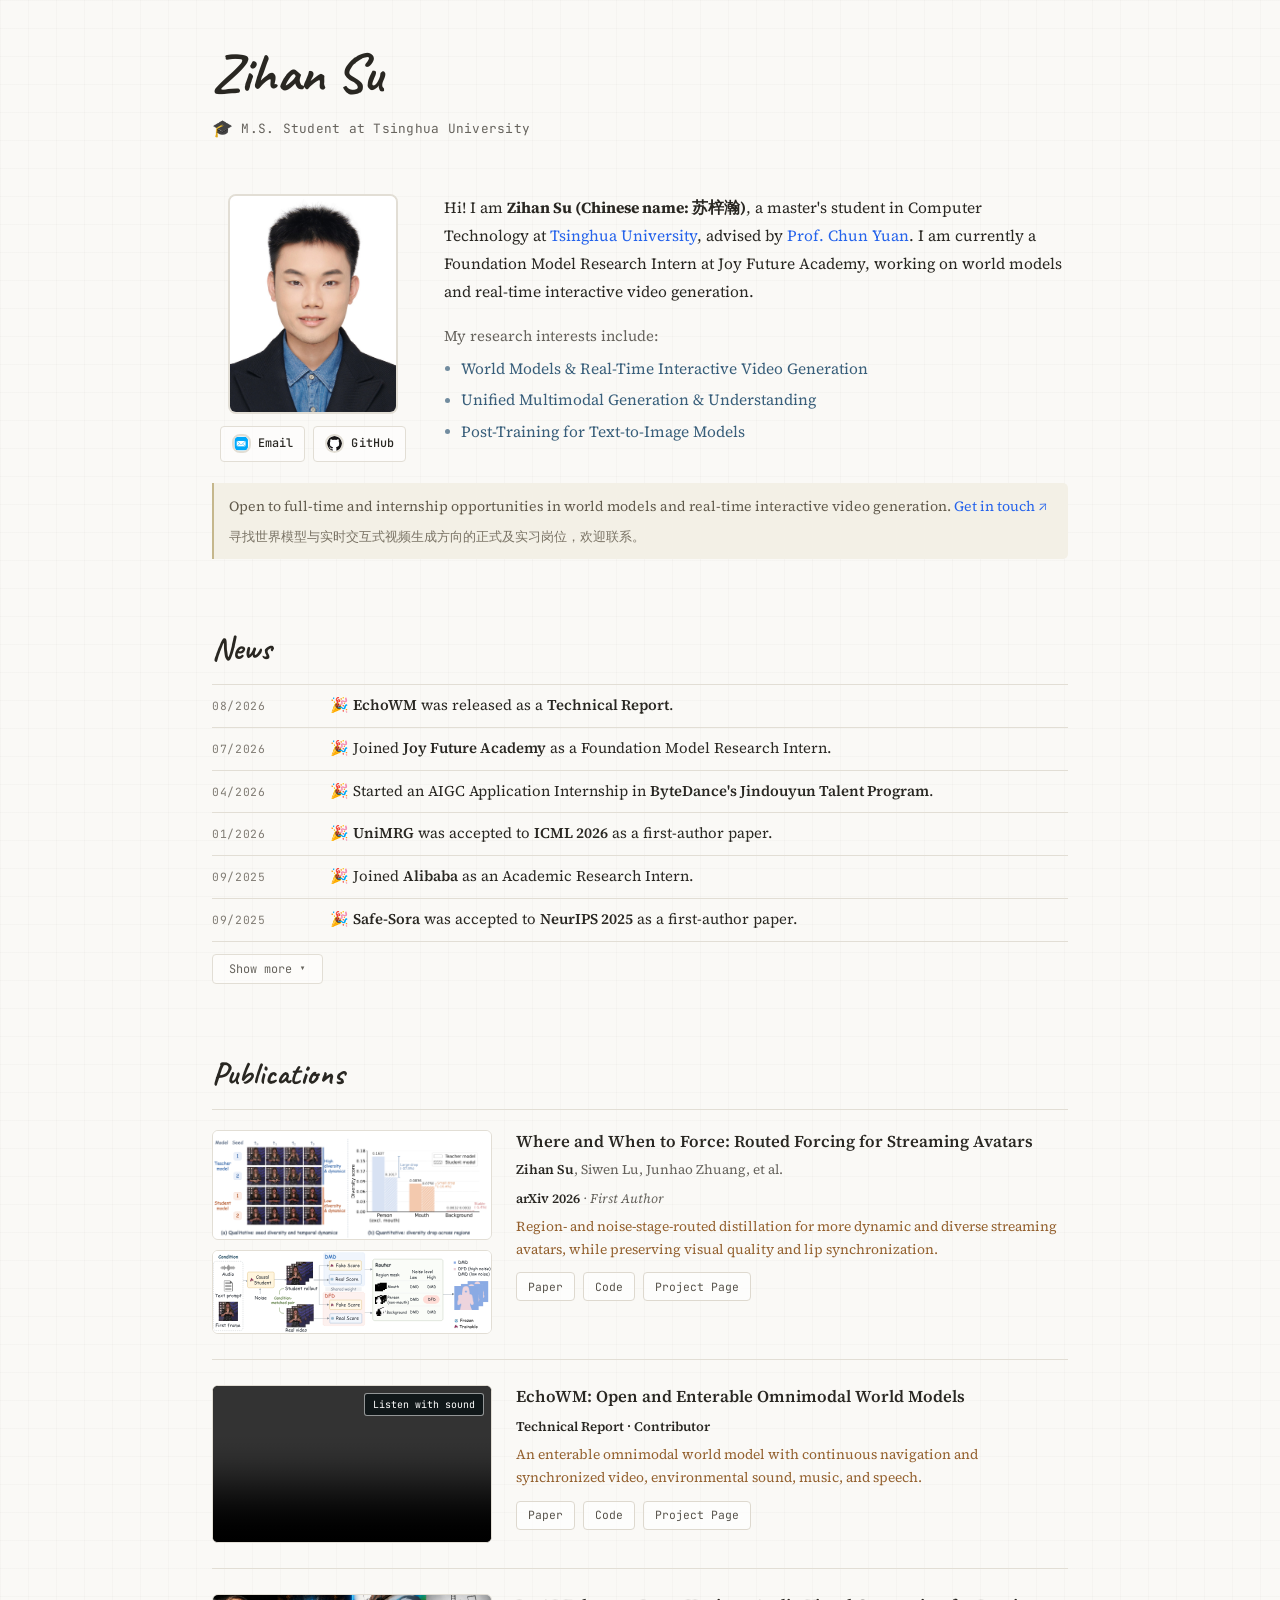
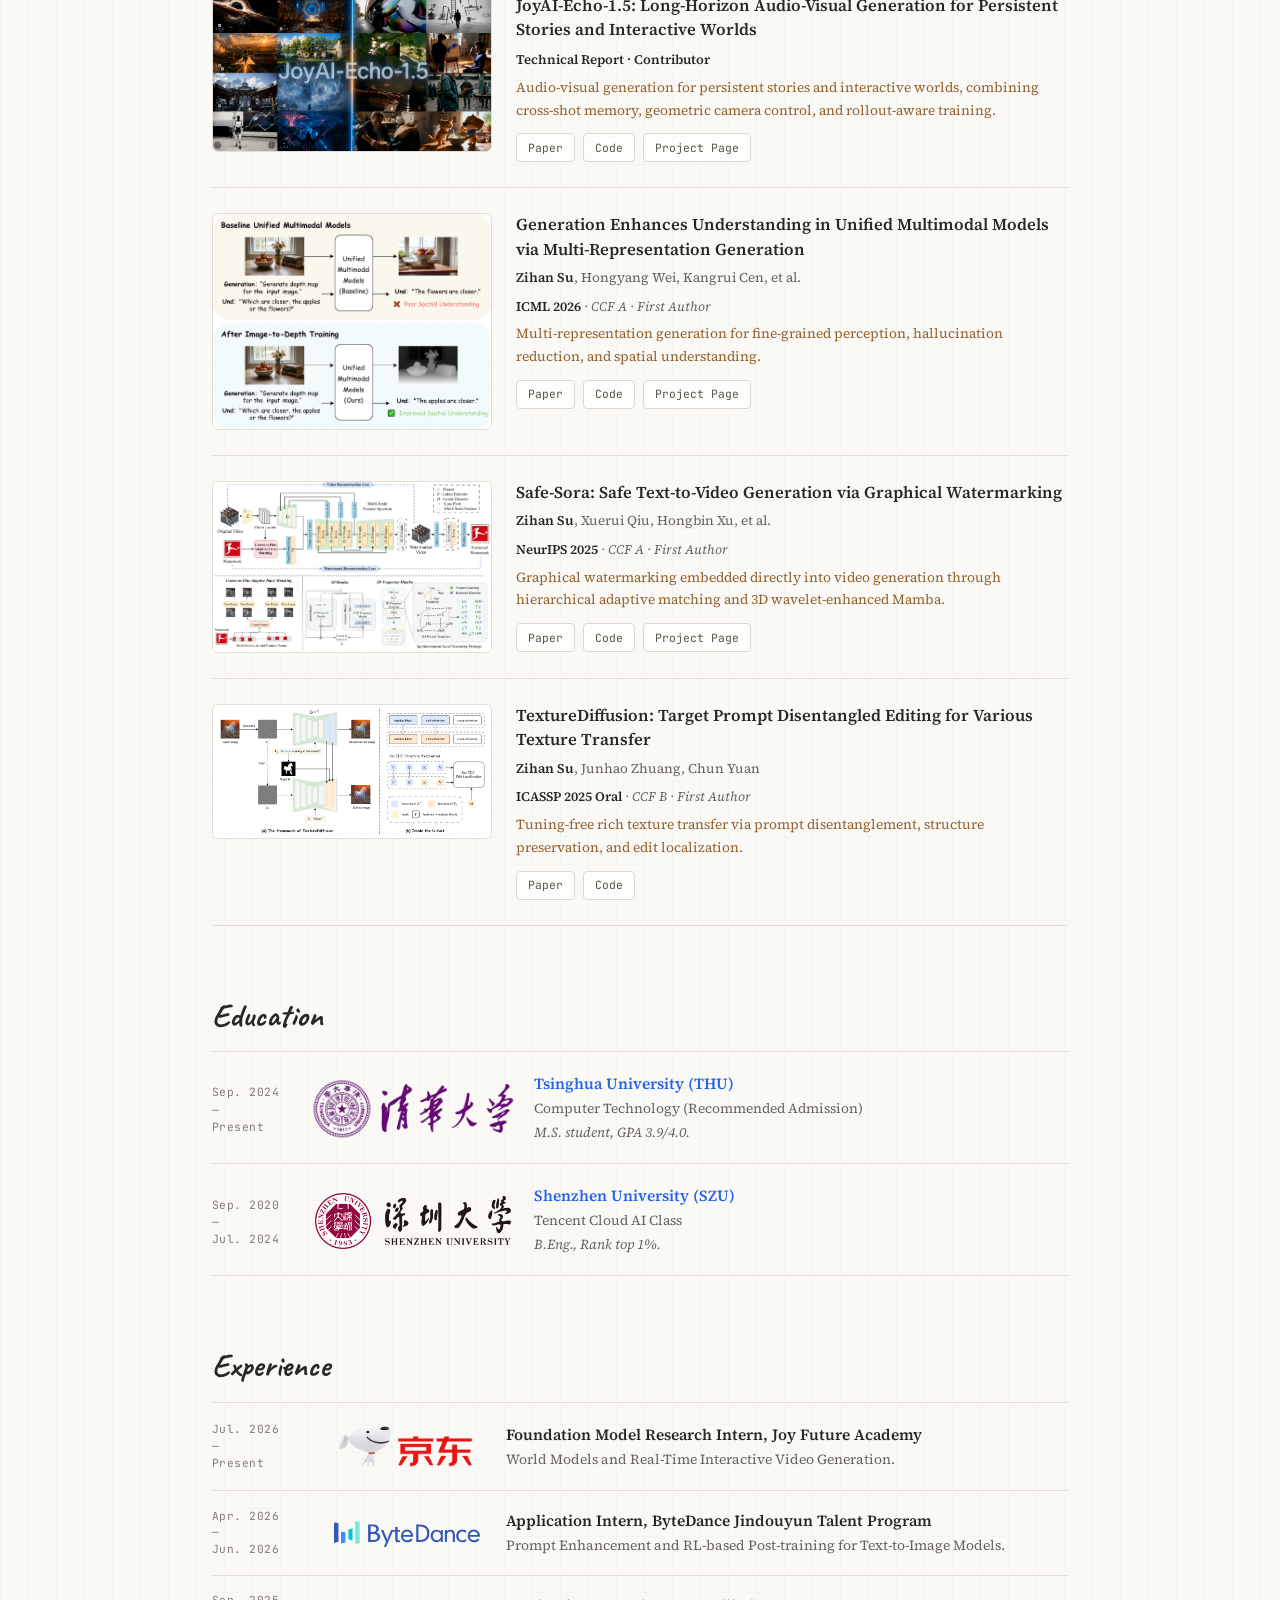
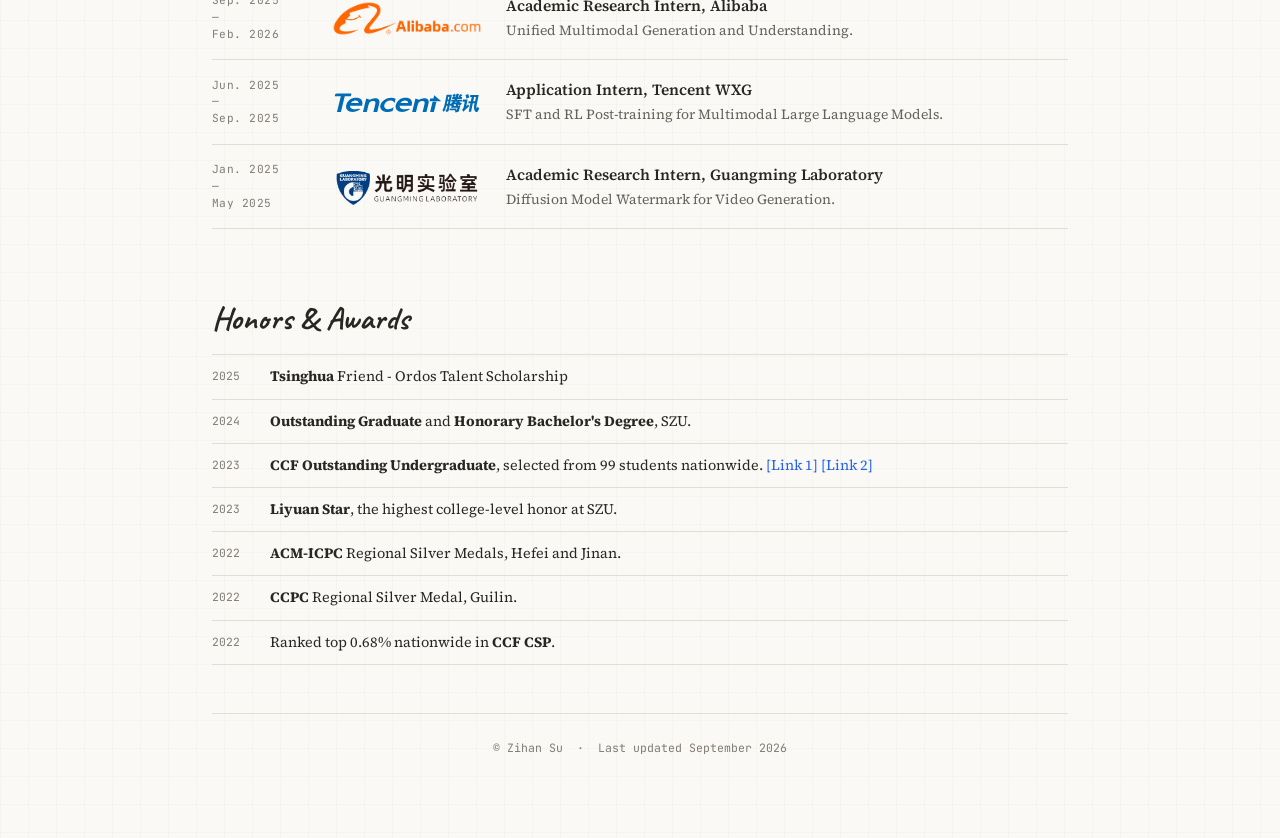
==== commit fca93a20: "Update academic homepage with refined layout and latest research" ====
--- a/index.html
+++ b/index.html
@@ -7,6 +7,33 @@
   <meta name="keywords" content="Zihan Su, 苏梓瀚, Tsinghua University, Shenzhen University, unified multimodal models, multimodal generation, post-training, Safe-Sora, UniMRG, TextureDiffusion">
   <meta name="description" content="Personal academic homepage of Zihan Su, M.S. student at Tsinghua University, working on unified multimodal generation and understanding, safe generative models, and controllable image editing." />
   <link rel="stylesheet" href="style.css" />
+  <link rel="stylesheet" href="homepage.css" />
+  <style>
+.research-interests { margin: 19px 0 20px; }
+.research-interests h2 { font-size: .93rem; font-weight: 400; color: var(--text-muted); margin-bottom: 9px; }
+.research-interests ul { list-style: none; padding: 0; color: #385e7a; }
+.research-interests li { position: relative; padding-left: 17px; }
+.research-interests li::before {
+  content: "";
+  position: absolute;
+  left: 1px;
+  top: .65em;
+  width: 5px;
+  height: 5px;
+  border-radius: 50%;
+  background: currentColor;
+  opacity: .7;
+}
+.research-interests li + li { margin-top: 6px; }
+  .bio-section { margin-bottom: 18px; }
+  .bio-section + .highlight-box { margin-top: 0; }
+
+.pub-authors .self {
+  color: var(--text);
+  font-weight: 600;
+  text-decoration: none;
+}
+  </style>
 </head>
 <body>
 <div class="container">
@@ -46,45 +73,28 @@
         Hi! I am <strong>Zihan Su (Chinese name: 苏梓瀚)</strong>, a master's student in Computer Technology at
         <a href="https://www.tsinghua.edu.cn/en/" target="_blank" rel="noopener">Tsinghua University</a>, advised by
         <a href="https://scholar.google.com/citations?user=fYdxi2sAAAAJ&amp;hl=en" target="_blank" rel="noopener">Prof. Chun Yuan</a>.
-        My research focuses on <strong>World Models and Real-Time Interactive Video Generation</strong>.
-        I have interned at Tencent WXG, Alibaba, ByteDance Jindouyun Talent Program, and Joy Future Academy.
+        I am currently a Foundation Model Research Intern at Joy Future Academy, working on world models and real-time interactive video generation.
       </p>
 
-      <details class="profile-details">
-        <summary>Detailed Profile (详细个人介绍)</summary>
-        <div class="profile-details-body">
-          <p>
-            Hi! I am <strong>Zihan Su (Chinese name: 苏梓瀚)</strong>, a master's student in Computer Technology at
-            <a href="https://www.tsinghua.edu.cn/en/" target="_blank" rel="noopener">Tsinghua University</a>, advised by
-            <a href="https://scholar.google.com/citations?user=fYdxi2sAAAAJ&amp;hl=en" target="_blank" rel="noopener">Prof. Chun Yuan</a>.
-            My research focuses on World Models and Real-Time Interactive Video Generation.
-            I am interested in competitive programming and won several <strong>ACM-ICPC</strong> silver medals, and ranked top 0.68% nationwide in CCF CSP.
-            I have first-author papers at <strong>ICML 2026</strong>, <strong>NeurIPS 2025</strong>, and <strong>ICASSP 2025 Oral</strong>.
-            My internship experience spans world models at Joy Future Academy, AIGC deployment projects in ByteDance's Jindouyun Talent Program,
-            unified multimodal generation and understanding at Alibaba, and MLLM post-training at Tencent WXG.
-          </p>
-          <br>
-          <p>
-            Hi！我是<strong>苏梓瀚 (English name: Zihan Su)</strong>，
-            <a href="https://www.tsinghua.edu.cn/" target="_blank" rel="noopener">清华大学</a>计算机技术硕士研究生，导师是
-            <a href="https://scholar.google.com/citations?user=fYdxi2sAAAAJ&amp;hl=en" target="_blank" rel="noopener">袁春教授</a>。
-            我的研究方向包括世界模型和实时交互式视频生成。
-            我对程序设计竞赛感兴趣，曾获得多枚 <strong>ACM-ICPC</strong> 银牌，并在 CCF CSP 中排名全国前 0.68%。
-            我以第一作者身份在 <strong>ICML 2026</strong>、<strong>NeurIPS 2025</strong> 和
-            <strong>ICASSP 2025 Oral</strong> 发表论文。我的实习经历包括京东探索研究院世界模型基模、字节跳动筋斗云 AIGC 落地、
-            阿里巴巴统一多模态生成与理解，以及腾讯 WXG 多模态大模型后训练。
-          </p>
-        </div>
-      </details>
+      <div class="research-interests">
+        <h2>My research interests include:</h2>
+        <ul>
+          <li>World Models &amp; Real-Time Interactive Video Generation</li>
+          <li>Unified Multimodal Generation &amp; Understanding</li>
+          <li>Post-Training for Text-to-Image Models</li>
+        </ul>
+      </div>
+
+
+
+    </div>
+  </section>
 
       <div class="highlight-box">
-        I am seeking full-time and internship positions related to World Models and Real-Time Interactive Video Generation.
-        Please feel free to contact me by
-        <a href="mailto:zh-su24@mails.tsinghua.edu.cn">Email</a>.<br/>
-        我正在寻找与世界模型和实时交互式视频生成相关的正式岗位和实习岗位。欢迎通过<a href="mailto:zh-su24@mails.tsinghua.edu.cn">邮箱</a>与我联系。
+        Open to full-time and internship opportunities in world models and real-time interactive video generation.
+        <a href="mailto:zh-su24@mails.tsinghua.edu.cn">Get in touch ↗</a>
+        <span class="opportunity-cn" lang="zh">寻找世界模型与实时交互式视频生成方向的正式及实习岗位，欢迎联系。</span>
       </div>
-    </div>
-  </section>
 
   <hr class="unseen-section-divider" />
 
@@ -119,11 +129,11 @@
         <span class="news-date">09/2025</span>
         <span class="news-content">🎉 <strong>Safe-Sora</strong> was accepted to <strong>NeurIPS 2025</strong> as a first-author paper.</span>
       </li>
-      <li class="news-item">
+      <li class="news-item news-hidden">
         <span class="news-date">09/2025</span>
         <span class="news-content">🏆 Received the <strong>Tsinghua Friend - Ordos Talent Scholarship</strong>.</span>
       </li>
-      <li class="news-item">
+      <li class="news-item news-hidden">
         <span class="news-date">06/2025</span>
         <span class="news-content">🎉 Joined <strong>Tencent WXG</strong> as an Application Intern.</span>
       </li>
@@ -150,47 +160,34 @@
   <hr class="unseen-section-divider" />
 
   <!-- ======================================================
-       EDUCATION
-  ====================================================== -->
-  <section id="education">
-    <h2 class="section-title">Education</h2>
-    <ul class="edu-list">
-      <li class="edu-item">
-        <div class="edu-years">Sep. 2024<br/>—<br/>Present</div>
-        <img class="edu-logo edu-logo-wide" src="assets/logos/tsinghua-transparent.png" alt="Tsinghua University"
-             onerror="this.style.display='none'" />
-        <div class="edu-content">
-          <div class="school">
-            <a href="https://www.tsinghua.edu.cn/en/" target="_blank" rel="noopener">Tsinghua University (THU)</a>
-          </div>
-          <div class="dept">Computer Technology (Recommended Admission)</div>
-          <div class="degree">M.S. student, GPA 3.9/4.0.</div>
-        </div>
-      </li>
-      <li class="edu-item">
-        <div class="edu-years">Sep. 2020<br/>—<br/>Jul. 2024</div>
-        <img class="edu-logo" src="assets/logos/szu.png" alt="Shenzhen University"
-             onerror="this.style.display='none'" />
-        <div class="edu-content">
-          <div class="school">
-            <a href="https://www.szu.edu.cn/" target="_blank" rel="noopener">Shenzhen University (SZU)</a>
-          </div>
-          <div class="dept">Tencent Cloud AI Class</div>
-          <div class="degree">B.Eng., Rank top 1%.</div>
-        </div>
-      </li>
-    </ul>
-  </section>
-
-  <hr class="unseen-section-divider" />
-
-  <!-- ======================================================
        PUBLICATIONS
   ====================================================== -->
   <section id="publications">
     <h2 class="section-title">Publications</h2>
 
     <ul class="pub-list">
+      <li class="pub-item">
+        <div class="pub-thumb" style="display: grid; gap: 10px;">
+          <img src="assets/figures/routed-forcing-figure1-hd.png"
+               alt="Routed Forcing Figure 1: regional diversity loss during distillation"
+               width="4800" height="1870" />
+          <img src="assets/figures/routed-forcing-pipeline.svg"
+               alt="Routed Forcing Figure 2: semantic-region and noise-stage routing pipeline"
+               width="729" height="215" />
+        </div>
+        <div class="pub-body">
+          <div class="pub-title">Where and When to Force: Routed Forcing for Streaming Avatars</div>
+          <div class="pub-authors"><span class="self">Zihan Su</span>, Siwen Lu, Junhao Zhuang, et al.</div>
+          <div class="pub-venue"><span class="venue-name">arXiv 2026</span> · First Author</div>
+          <div class="pub-award">Region- and noise-stage-routed distillation for more dynamic and diverse streaming avatars, while preserving visual quality and lip synchronization.</div>
+          <div class="pub-links">
+            <a class="pub-link" href="https://arxiv.org/abs/2609.30963" target="_blank" rel="noopener">Paper</a>
+            <a class="pub-link" href="https://github.com/Sugewud/Routed-Forcing" target="_blank" rel="noopener">Code</a>
+            <a class="pub-link" href="routed-forcing/" target="_blank" rel="noopener">Project Page</a>
+          </div>
+        </div>
+      </li>
+
       <li class="pub-item">
         <div class="pub-thumb">
           <div class="pub-demo-frame">
@@ -216,6 +213,22 @@
 
       <li class="pub-item">
         <div class="pub-thumb">
+          <img src="assets/figures/joyai-echo-1.5-teaser.jpg" alt="JoyAI-Echo-1.5: persistent stories and interactive worlds" />
+        </div>
+        <div class="pub-body">
+          <div class="pub-title">JoyAI-Echo-1.5: Long-Horizon Audio-Visual Generation for Persistent Stories and Interactive Worlds</div>
+          <div class="pub-venue pub-venue-bold">Technical Report · Contributor</div>
+          <div class="pub-award">Audio-visual generation for persistent stories and interactive worlds, combining cross-shot memory, geometric camera control, and rollout-aware training.</div>
+          <div class="pub-links">
+            <a class="pub-link" href="https://arxiv.org/abs/2608.23383" target="_blank" rel="noopener">Paper</a>
+            <a class="pub-link" href="https://github.com/jd-opensource/JoyAI-Echo" target="_blank" rel="noopener">Code</a>
+            <a class="pub-link" href="https://echo-team-joy-future-academy-jd.github.io/Echo-1.5-Page/" target="_blank" rel="noopener">Project Page</a>
+          </div>
+        </div>
+      </li>
+
+      <li class="pub-item">
+        <div class="pub-thumb">
           <img src="assets/figures/pub-01-motivation.webp" alt="UniMRG"
                onerror="this.outerHTML='<div class=pub-thumb-placeholder>UniMRG</div>'" />
         </div>
@@ -264,6 +277,41 @@
             <a class="pub-link" href="https://arxiv.org/abs/2409.09610" target="_blank" rel="noopener">Paper</a>
             <a class="pub-link" href="https://github.com/THU-CVML/TextureDiffusion" target="_blank" rel="noopener">Code</a>
           </div>
+        </div>
+      </li>
+    </ul>
+  </section>
+
+  <hr class="unseen-section-divider" />
+
+  <!-- ======================================================
+       EDUCATION
+  ====================================================== -->
+  <section id="education">
+    <h2 class="section-title">Education</h2>
+    <ul class="edu-list">
+      <li class="edu-item">
+        <div class="edu-years">Sep. 2024<br/>—<br/>Present</div>
+        <img class="edu-logo edu-logo-wide" src="assets/logos/tsinghua-transparent.png" alt="Tsinghua University"
+             onerror="this.style.display='none'" />
+        <div class="edu-content">
+          <div class="school">
+            <a href="https://www.tsinghua.edu.cn/en/" target="_blank" rel="noopener">Tsinghua University (THU)</a>
+          </div>
+          <div class="dept">Computer Technology (Recommended Admission)</div>
+          <div class="degree">M.S. student, GPA 3.9/4.0.</div>
+        </div>
+      </li>
+      <li class="edu-item">
+        <div class="edu-years">Sep. 2020<br/>—<br/>Jul. 2024</div>
+        <img class="edu-logo" src="assets/logos/szu.png" alt="Shenzhen University"
+             onerror="this.style.display='none'" />
+        <div class="edu-content">
+          <div class="school">
+            <a href="https://www.szu.edu.cn/" target="_blank" rel="noopener">Shenzhen University (SZU)</a>
+          </div>
+          <div class="dept">Tencent Cloud AI Class</div>
+          <div class="degree">B.Eng., Rank top 1%.</div>
         </div>
       </li>
     </ul>
@@ -348,7 +396,7 @@
        FOOTER
   ====================================================== -->
   <footer class="site-footer">
-    <p>© Zihan Su &nbsp;·&nbsp; Latest updated May 2026</p>
+    <p>© Zihan Su &nbsp;·&nbsp; Last updated September 2026</p>
   </footer>
 
 </div>
--- a/homepage.css
+++ b/homepage.css
@@ -0,0 +1,97 @@
+/* Local alternative: keep the notebook character, soften the hierarchy. */
+:root {
+  --bg: #faf9f6;
+  --grid-color: rgba(65, 58, 45, .025);
+  --text: #292722;
+  --text-muted: #66635d;
+  --text-light: #807c74;
+  --border: #e2ded5;
+  --tag-bg: rgba(255, 255, 255, .65);
+  --tag-border: #ded9cf;
+}
+
+.container { padding-top: 44px; }
+.site-header { margin-bottom: 24px; }
+.site-header + hr.unseen-section-divider { margin: 0 0 28px; }
+hr.unseen-section-divider { margin: 36px 0; }
+.bio-section { gap: 30px; }
+.bio-text p { line-height: 1.8; }
+.profile-details summary { color: var(--text-muted); }
+
+.highlight-box {
+  padding: 12px 15px;
+  border-left: 2px solid #c5b78c;
+  border-radius: 0 5px 5px 0;
+  background: #f3f0e6;
+  color: #625b4d;
+  font-size: .88rem;
+  font-weight: 400;
+  line-height: 1.7;
+}
+.opportunity-cn {
+  display: block;
+  margin-top: 6px;
+  color: #797264;
+  font-size: .82rem;
+}
+
+.section-title { margin-bottom: 18px; }
+.news-item { padding: 9px 0; }
+.news-content strong { font-weight: 600; }
+.news-toggle { background: rgba(255, 255, 255, .45); }
+
+.pub-item { gap: 24px; padding: 25px 0; }
+.pub-item:first-child { padding-top: 20px; }
+.pub-body { gap: 6px; }
+.pub-title { font-size: 1.04rem; line-height: 1.45; }
+.pub-authors { font-size: .84rem; }
+.pub-venue { font-size: .82rem; }
+.pub-venue.pub-venue-bold { font-weight: 600; }
+.pub-award {
+  color: #94612f;
+  font-size: .86rem;
+  font-weight: 400;
+  line-height: 1.65;
+}
+.pub-thumb img, .pub-demo {
+  border-color: var(--border);
+  border-radius: 6px;
+}
+.pub-thumb img:hover { transform: none; border-color: #b7afa1; }
+.pub-links { gap: 8px; margin-top: 5px; }
+.pub-link {
+  display: inline-flex;
+  align-items: center;
+  justify-content: center;
+  min-height: 29px;
+  padding: 3px 11px;
+  border-radius: 4px;
+  color: #57534b;
+}
+.pub-link:hover { background: white; }
+.site-footer { margin-top: 48px; }
+
+@media (max-width: 700px) {
+  .container { padding-top: 30px; }
+  .bio-section { gap: 24px; }
+  .bio-text { text-align: left; }
+  .pub-item { gap: 16px; padding: 24px 0; }
+  .news-item { grid-template-columns: 74px 1fr; gap: 10px; }
+  .pub-title { font-size: 1.03rem; }
+}
+
+.research-interests { margin: 16px 0 18px; }
+.research-interests h2 {
+  margin: 0 0 7px;
+  font-size: .97rem;
+  font-weight: 600;
+  line-height: 1.5;
+}
+.research-interests ul {
+  padding-left: 20px;
+  color: #94612f;
+  font-size: .97rem;
+  line-height: 1.65;
+}
+.research-interests li { padding-left: 2px; }
+.research-interests li + li { margin-top: 3px; }
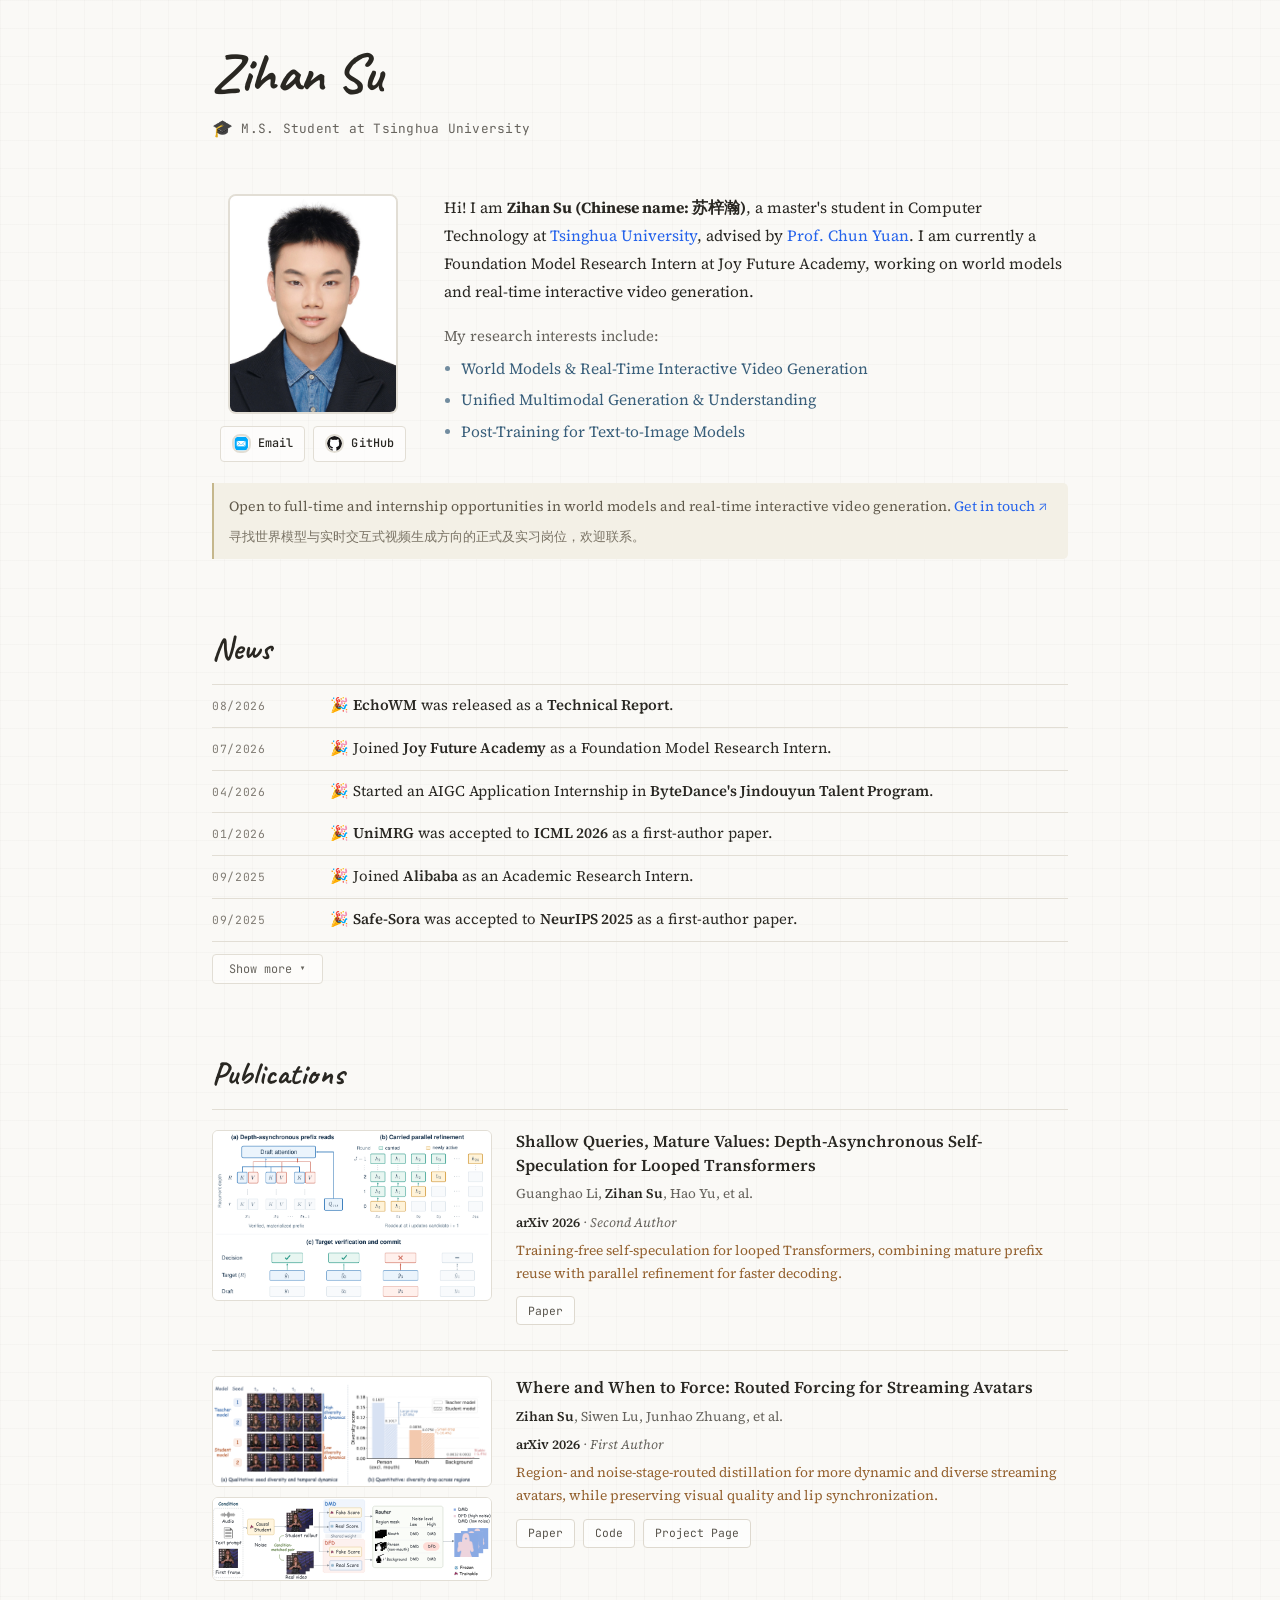
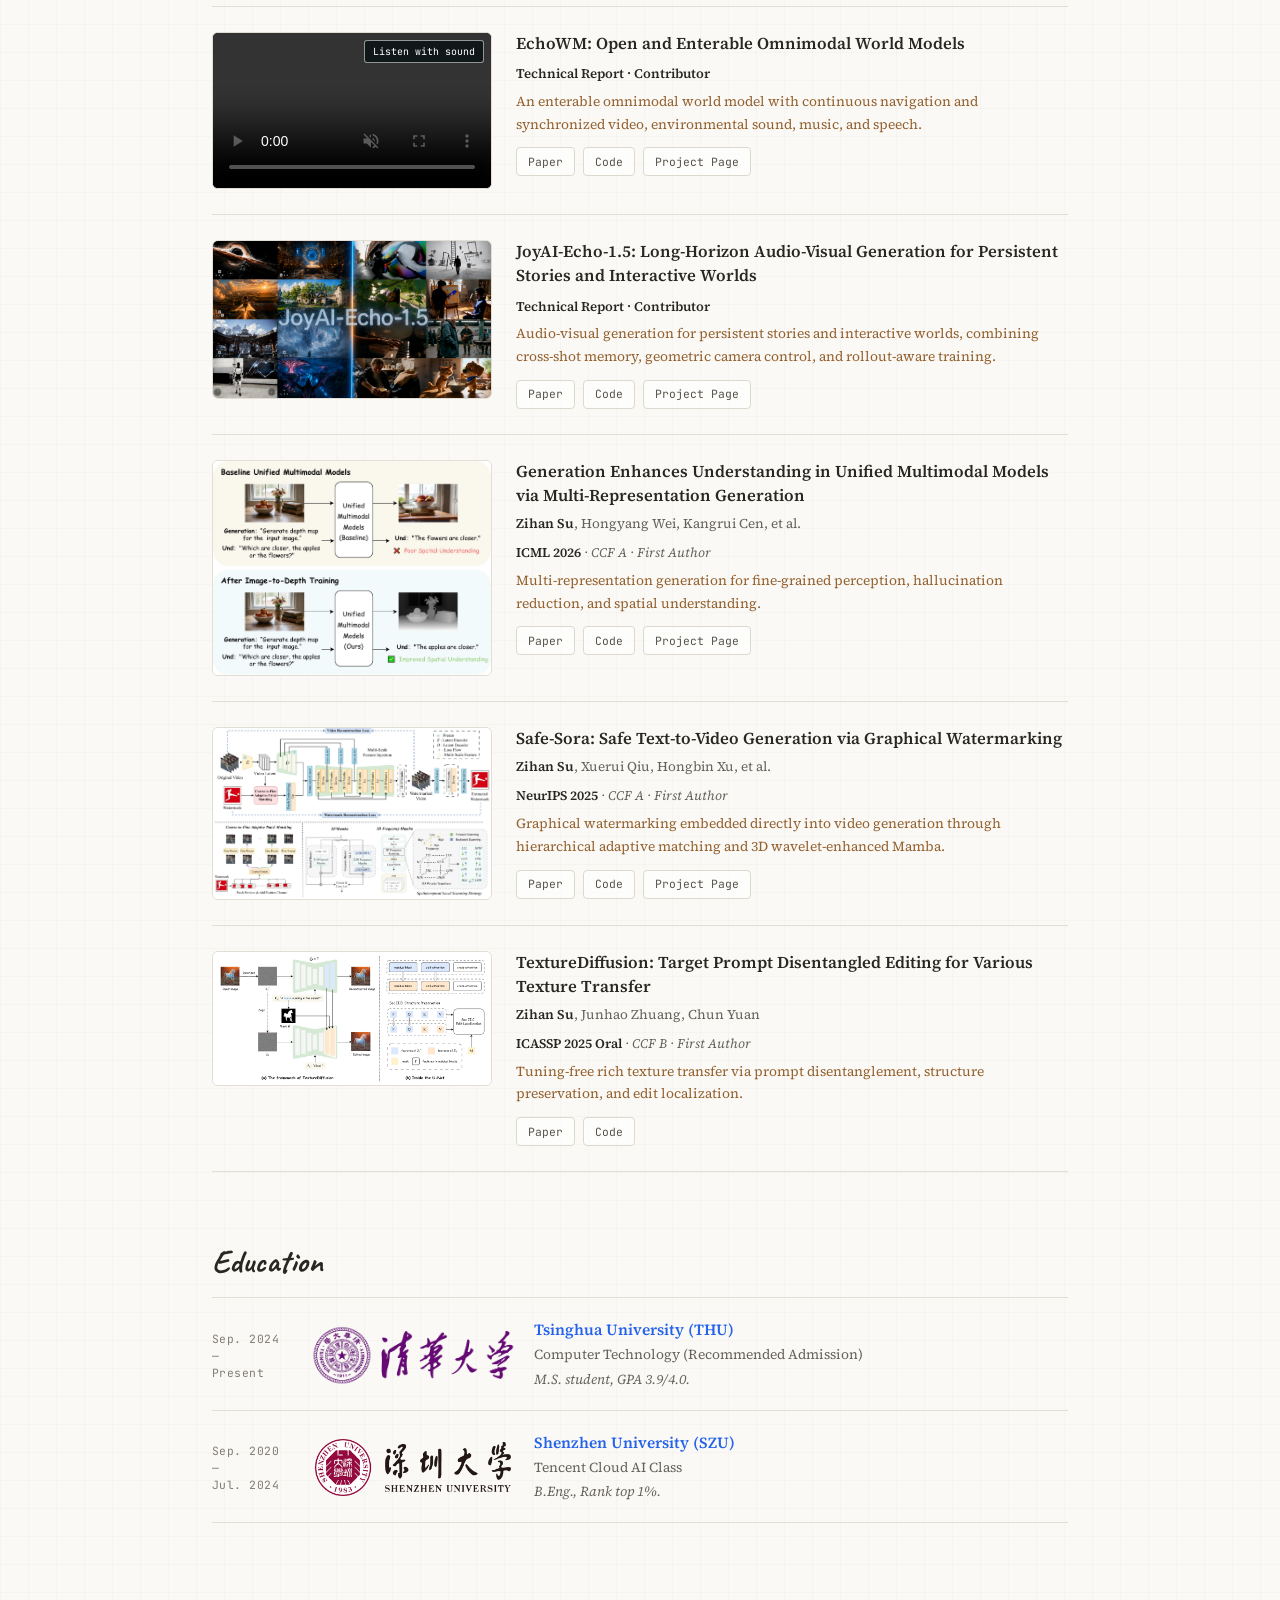
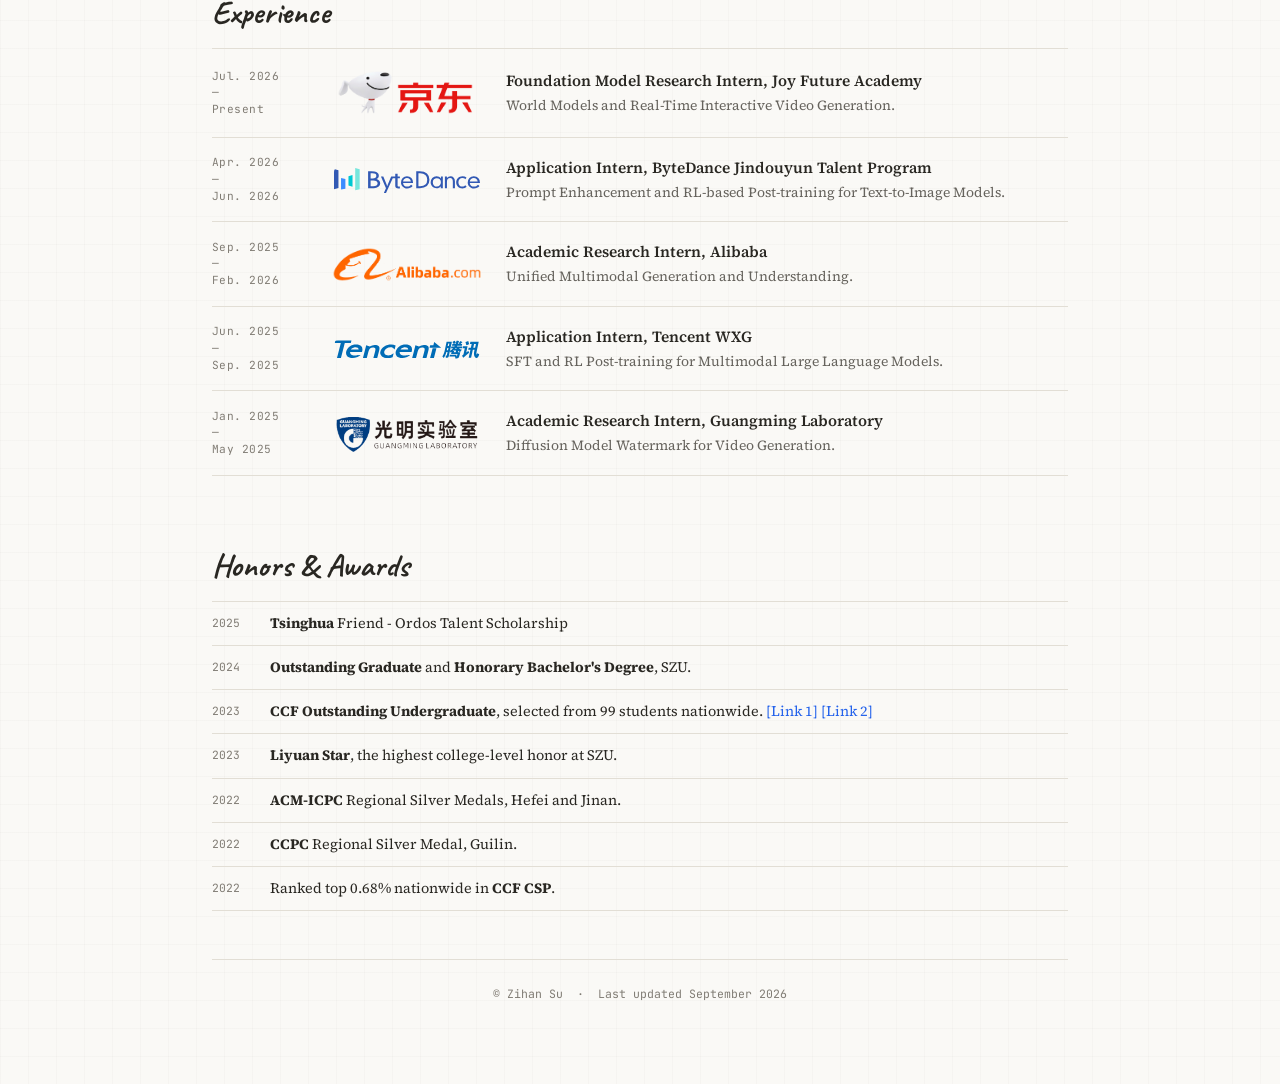
==== commit 9de2cfa2: "Add DAS-Wave paper to publications" ====
--- a/index.html
+++ b/index.html
@@ -166,6 +166,23 @@
     <h2 class="section-title">Publications</h2>
 
     <ul class="pub-list">
+      <li class="pub-item" id="das-wave">
+        <div class="pub-thumb">
+          <img src="assets/figures/das-wave-overview.png"
+               alt="DAS-Wave overview: depth-asynchronous prefix reads, carried parallel refinement, and full-depth verification"
+               width="1650" height="1000" />
+        </div>
+        <div class="pub-body">
+          <div class="pub-title">Shallow Queries, Mature Values: Depth-Asynchronous Self-Speculation for Looped Transformers</div>
+          <div class="pub-authors">Guanghao Li, <span class="self">Zihan Su</span>, Hao Yu, et al.</div>
+          <div class="pub-venue"><span class="venue-name">arXiv 2026</span> · Second Author</div>
+          <div class="pub-award">Training-free self-speculation for looped Transformers, combining mature prefix reuse with parallel refinement for faster decoding.</div>
+          <div class="pub-links">
+            <a class="pub-link" href="https://arxiv.org/abs/2609.34538" target="_blank" rel="noopener">Paper</a>
+          </div>
+        </div>
+      </li>
+
       <li class="pub-item">
         <div class="pub-thumb" style="display: grid; gap: 10px;">
           <img src="assets/figures/routed-forcing-figure1-hd.png"
